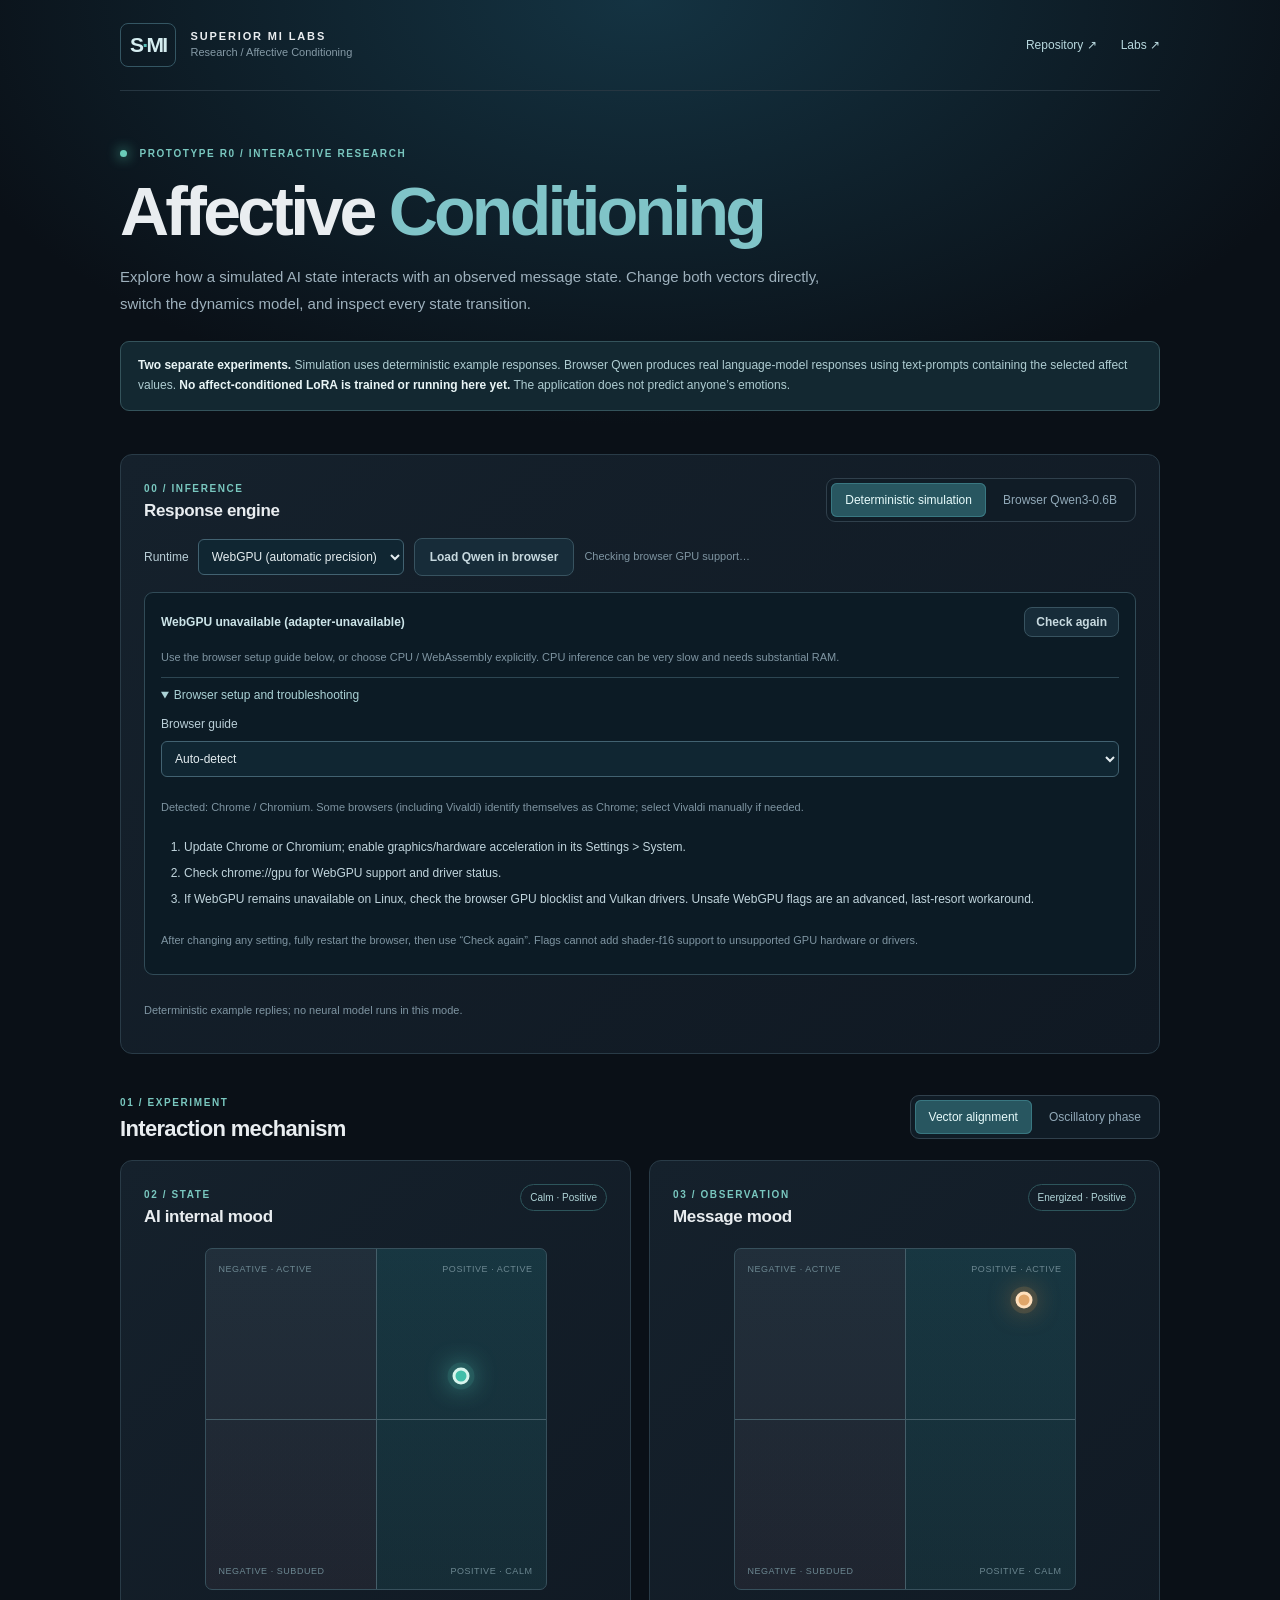
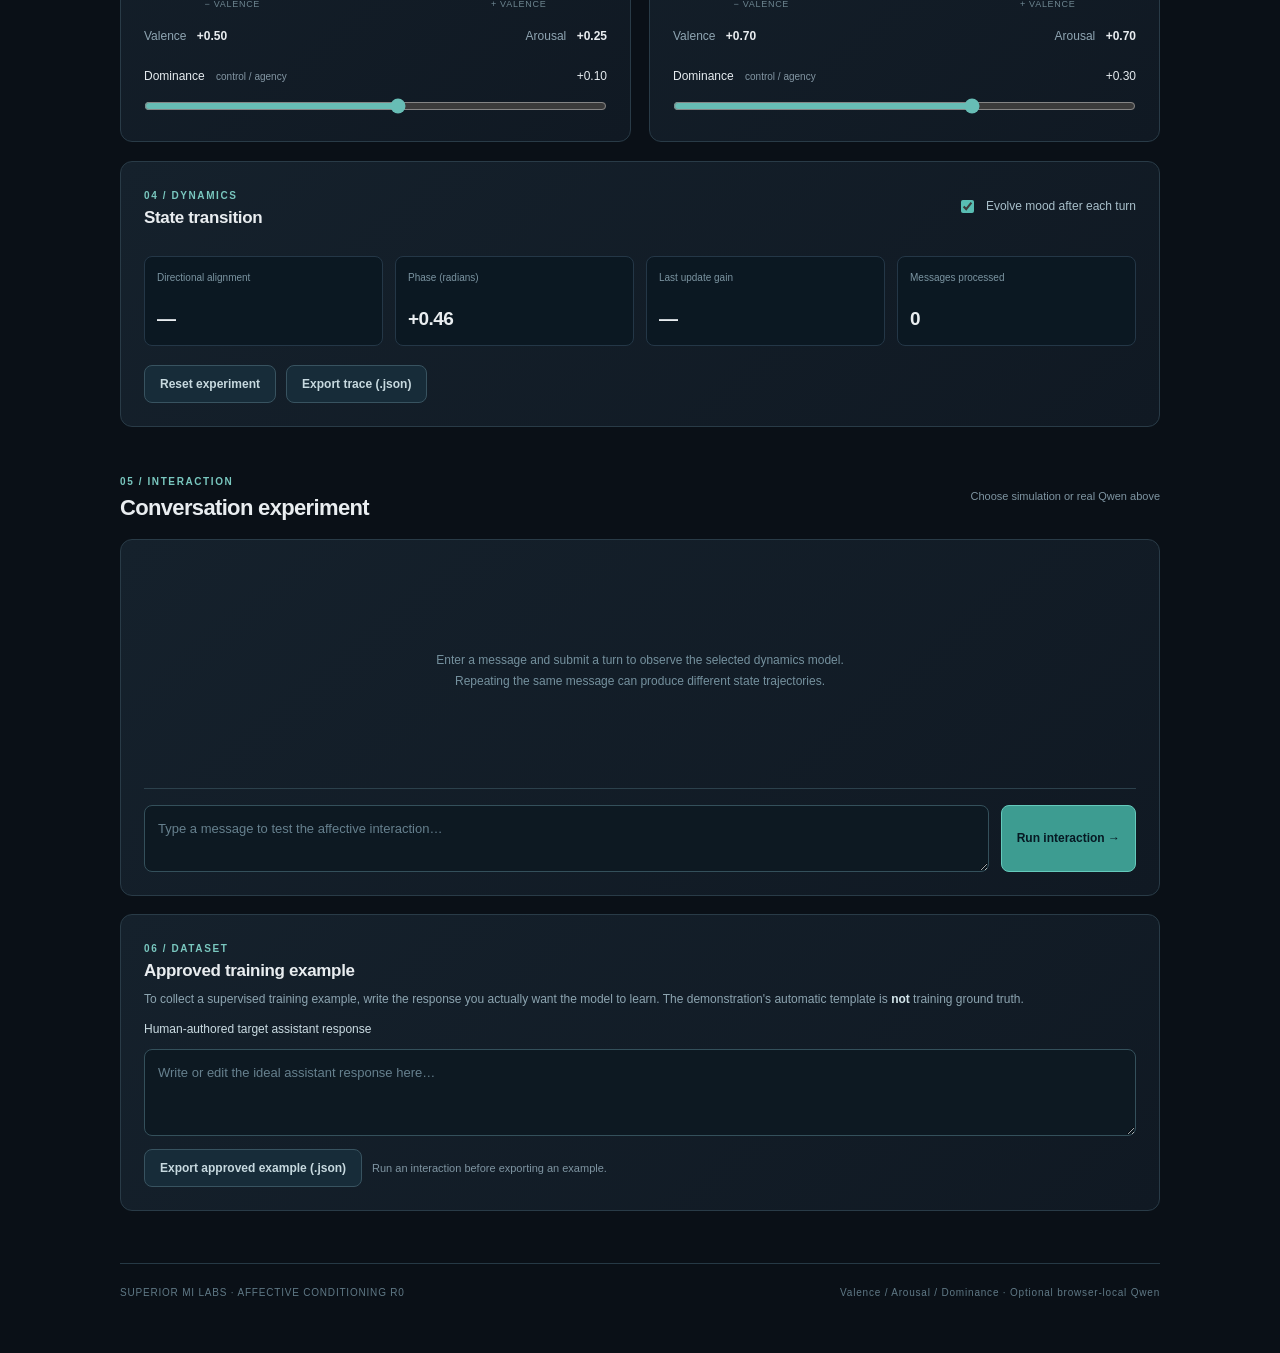
==== web/index.html @ 373e3020 "Detect WebGPU shader-f16 support and guide browser setup" ====
<!doctype html>
<html lang="en">
<head>
  <meta charset="utf-8">
  <meta name="viewport" content="width=device-width, initial-scale=1">
  <meta name="color-scheme" content="dark">
  <meta name="description" content="Superior MI Labs research demonstration of continuous affect-conditioned AI with two experimentally separate interaction modes.">
  <title>Superior MI Affective Conditioning · Research Lab</title>
  <link rel="stylesheet" href="./styles.css">
  <script type="module" src="./app.mjs"></script>
</head>
<body>
  <div class="frame">
    <header class="site-header">
      <div class="identity"><span class="mark">S<span>·</span>MI</span><div><strong>SUPERIOR MI LABS</strong><small>Research / Affective Conditioning</small></div></div>
      <nav><a href="https://github.com/Superior-MI-Labs/Superior-MI-Affective-Conditioning" target="_blank" rel="noopener noreferrer">Repository ↗</a><a href="https://github.com/Superior-MI-Labs" target="_blank" rel="noopener noreferrer">Labs ↗</a></nav>
    </header>

    <main>
      <div class="eyebrow"><span class="live-indicator"></span> PROTOTYPE R0 / INTERACTIVE RESEARCH</div>
      <h1>Affective <em>Conditioning</em></h1>
      <p class="lead">Explore how a simulated AI state interacts with an observed message state. Change both vectors directly, switch the dynamics model, and inspect every state transition.</p>
      <div class="notice"><strong>Two separate experiments.</strong> Simulation uses deterministic example responses. Browser Qwen produces real language-model responses using text-prompts containing the selected affect values. <strong>No affect-conditioned LoRA is trained or running here yet.</strong> The application does not predict anyone’s emotions.</div>

      <section class="panel model-panel" aria-labelledby="model-heading">
        <div><span class="section-number">00 / INFERENCE</span><h3 id="model-heading">Response engine</h3></div>
        <div class="segmented" role="group" aria-label="Response engine">
          <button type="button" id="engine-simulation" class="selected" aria-pressed="true">Deterministic simulation</button>
          <button type="button" id="engine-qwen" aria-pressed="false">Browser Qwen3-0.6B</button>
        </div>
        <div class="actions">
          <label for="model-backend" class="inference-choice">Runtime
            <select id="model-backend" aria-label="Inference backend">
              <option value="webgpu">WebGPU (automatic precision)</option>
              <option value="cpu">CPU / WebAssembly (slow)</option>
            </select>
          </label>
          <button type="button" class="secondary" id="load-qwen">Load Qwen in browser</button>
          <span id="model-status" role="status" aria-live="polite" class="hint">Checking browser GPU support…</span>
        </div>
        <div class="browser-support">
          <div class="browser-support-row"><strong id="gpu-health">Checking WebGPU…</strong><button type="button" id="gpu-check" class="secondary">Check again</button></div>
          <p class="hint" id="gpu-recommendation">The 16-bit shader feature is checked separately from WebGPU availability.</p>
          <details id="browser-help"><summary>Browser setup and troubleshooting</summary>
            <div class="browser-guide">
              <label for="browser-choice">Browser guide</label>
              <select id="browser-choice" aria-label="Browser guidance">
                <option value="auto">Auto-detect</option>
                <option value="vivaldi">Vivaldi</option>
                <option value="chromium">Chrome / Chromium</option>
                <option value="edge">Microsoft Edge</option>
                <option value="firefox">Firefox</option>
                <option value="safari">Safari</option>
                <option value="other">Other</option>
              </select>
              <p id="browser-detected" class="hint"></p>
              <ol id="browser-steps"></ol>
              <p id="browser-warning" class="hint"></p>
            </div>
          </details>
        </div>
        <p class="hint" id="model-hint">Deterministic example replies; no neural model runs in this mode.</p>
      </section>

      <div class="mode-row">
        <div><span class="section-number">01 / EXPERIMENT</span><h2>Interaction mechanism</h2></div>
        <div class="segmented" role="group" aria-label="Interaction mode">
          <button type="button" id="mode-vector" class="selected" aria-pressed="true">Vector alignment</button>
          <button type="button" id="mode-phase" aria-pressed="false">Oscillatory phase</button>
        </div>
      </div>

      <div class="plots">
        <section class="panel" aria-labelledby="ai-heading">
          <div class="panel-header"><div><span class="section-number">02 / STATE</span><h3 id="ai-heading">AI internal mood</h3></div><span class="chip" id="ai-name">—</span></div>
          <div class="plot-wrap"><div id="ai-plot" class="affect-plot" tabindex="0" role="group" aria-label="AI mood valence horizontally and arousal vertically. Click, drag, or use arrow keys."><div class="axis vertical"></div><div class="axis horizontal"></div><div class="quadrant q1">POSITIVE · ACTIVE</div><div class="quadrant q2">NEGATIVE · ACTIVE</div><div class="quadrant q3">NEGATIVE · SUBDUED</div><div class="quadrant q4">POSITIVE · CALM</div><div class="point ai-point" id="ai-point"></div></div><div class="axis-labels"><span>− VALENCE</span><span>+ VALENCE</span></div></div>
          <div class="values"><span>Valence <b id="ai-v">—</b></span><span>Arousal <b id="ai-a">—</b></span></div>
          <label class="range-line" for="ai-d"><span>Dominance <small>control / agency</small></span><output id="ai-d-value">—</output></label><input id="ai-d" type="range" min="-1" max="1" step="0.05" value="0.1">
        </section>

        <section class="panel" aria-labelledby="msg-heading">
          <div class="panel-header"><div><span class="section-number">03 / OBSERVATION</span><h3 id="msg-heading">Message mood</h3></div><span class="chip" id="msg-name">—</span></div>
          <div class="plot-wrap"><div id="msg-plot" class="affect-plot" tabindex="0" role="group" aria-label="Message mood valence horizontally and arousal vertically. Click, drag, or use arrow keys."><div class="axis vertical"></div><div class="axis horizontal"></div><div class="quadrant q1">POSITIVE · ACTIVE</div><div class="quadrant q2">NEGATIVE · ACTIVE</div><div class="quadrant q3">NEGATIVE · SUBDUED</div><div class="quadrant q4">POSITIVE · CALM</div><div class="point msg-point" id="msg-point"></div></div><div class="axis-labels"><span>− VALENCE</span><span>+ VALENCE</span></div></div>
          <div class="values"><span>Valence <b id="msg-v">—</b></span><span>Arousal <b id="msg-a">—</b></span></div>
          <label class="range-line" for="msg-d"><span>Dominance <small>control / agency</small></span><output id="msg-d-value">—</output></label><input id="msg-d" type="range" min="-1" max="1" step="0.05" value="0.3">
        </section>
      </div>

      <section class="control-panel panel">
        <div class="section-row"><div><span class="section-number">04 / DYNAMICS</span><h3>State transition</h3></div><label class="toggle"><input id="evolve" type="checkbox" checked><span>Evolve mood after each turn</span></label></div>
        <div class="metrics"><div><span>Directional alignment</span><strong id="alignment">—</strong></div><div><span>Phase (radians)</span><strong id="phase">—</strong></div><div><span>Last update gain</span><strong id="gain">—</strong></div><div><span>Messages processed</span><strong id="turns">0</strong></div></div>
        <div class="actions"><button id="reset" type="button" class="secondary">Reset experiment</button><button id="export-trace" type="button" class="secondary">Export trace (.json)</button></div>
      </section>

      <div class="section-heading"><div><span class="section-number">05 / INTERACTION</span><h2>Conversation experiment</h2></div><span class="hint">Choose simulation or real Qwen above</span></div>
      <section class="chat-panel panel">
        <div id="conversation" class="conversation" role="log" aria-live="polite"><div class="empty">Enter a message and submit a turn to observe the selected dynamics model. Repeating the same message can produce different state trajectories.</div></div>
        <form id="chat-form"><label for="message" class="sr-only">Message</label><textarea id="message" rows="2" placeholder="Type a message to test the affective interaction…" required maxlength="500"></textarea><button type="submit" id="submit-turn" class="primary">Run interaction <span aria-hidden="true">→</span></button></form>
      </section>

      <section class="panel dataset-panel">
        <div><span class="section-number">06 / DATASET</span><h3>Approved training example</h3><p>To collect a supervised training example, write the response you actually want the model to learn. The demonstration's automatic template is <strong>not</strong> training ground truth.</p></div>
        <label for="target-response">Human-authored target assistant response</label><textarea id="target-response" rows="3" placeholder="Write or edit the ideal assistant response here…" maxlength="1000"></textarea><div class="actions"><button type="button" id="export-example" class="secondary">Export approved example (.json)</button><span class="hint" id="export-hint" role="status">Run an interaction before exporting an example.</span></div>
      </section>
      <footer>SUPERIOR MI LABS · AFFECTIVE CONDITIONING R0 <span>Valence / Arousal / Dominance · Optional browser-local Qwen</span></footer>
    </main>
  </div>
</body>
</html>
---- web/styles.css ----
:root{font-family:Inter,ui-sans-serif,-apple-system,BlinkMacSystemFont,"Segoe UI",sans-serif;color:#e9edf0;background:#0a1017;font-synthesis:none}*{box-sizing:border-box}body{margin:0;background:radial-gradient(ellipse 72% 18% at 50% 0,#143342 0,transparent 80%),#0a1017}a{color:#b8d8de;text-decoration:none}a:hover{text-decoration:underline}button,input,textarea{font:inherit}button{cursor:pointer}button:focus-visible,.affect-plot:focus-visible,textarea:focus-visible,input:focus-visible{outline:2px solid #71d5cb;outline-offset:3px}.frame{max-width:1100px;padding:0 30px;margin:auto}.site-header{display:flex;justify-content:space-between;align-items:center;padding:23px 0;border-bottom:1px solid #263641}.site-header nav{display:flex;gap:24px;font-size:12px;color:#c1d5df}.identity{display:flex;gap:14px;align-items:center}.identity strong{display:block;font-size:11px;letter-spacing:.17em}.identity small{color:#859aa6;font-size:11px}.mark{font-size:21px;letter-spacing:-.08em;font-weight:850;color:#d5edf0;border:1px solid #345663;padding:9px;border-radius:8px}.mark span{color:#55beb7}main{padding:57px 0 20px}.eyebrow,.section-number{font-size:10px;color:#79c7bf;letter-spacing:.16em;font-weight:750}.live-indicator{display:inline-block;width:7px;height:7px;border-radius:50%;background:#6acbb8;margin-right:8px;box-shadow:0 0 13px #5ff0cb}h1{font-size:clamp(38px,6vw,68px);margin:15px 0 10px;letter-spacing:-.055em;line-height:1.09;font-weight:750}h1 em{font-style:normal;color:#80c4c8}h2{font-size:22px;letter-spacing:-.03em;margin:6px 0 0}h3{font-size:17px;letter-spacing:-.02em;margin:5px 0 0}.lead{font-size:15px;max-width:735px;color:#9eb1bd;line-height:1.8;margin-bottom:24px}.notice{border:1px solid #34535b;background:#132831;border-radius:9px;color:#afcdd2;padding:14px 17px;font-size:12px;line-height:1.65;margin-bottom:43px}.notice strong{color:#e9f5f6}.mode-row,.section-heading,.section-row{display:flex;justify-content:space-between;align-items:center;gap:20px;margin-bottom:18px}.segmented{display:flex;gap:3px;border:1px solid #30404c;padding:4px;background:#101c26;border-radius:9px}.segmented button{background:transparent;color:#91a9b8;border:0;padding:10px 14px;border-radius:6px;font-size:12px}.segmented button.selected{background:#285660;color:#e7fbfb;box-shadow:inset 0 0 0 1px #397781}.plots{display:grid;grid-template-columns:repeat(2,minmax(0,1fr));gap:18px}.panel{border:1px solid #293b47;border-radius:12px;background:linear-gradient(140deg,#15212c,#101923);padding:23px}.panel-header{display:flex;justify-content:space-between;align-items:start;gap:10px;margin-bottom:21px}.chip{font-size:10px;white-space:nowrap;color:#b1d5d8;border:1px solid #2d555b;padding:7px 9px;border-radius:99px}.plot-wrap{max-width:342px;margin:0 auto}.affect-plot{width:100%;aspect-ratio:1;position:relative;touch-action:none;cursor:crosshair;background:linear-gradient(90deg,rgba(182,93,91,.075) 0 50%,rgba(46,157,146,.1) 50% 100%),linear-gradient(180deg,#152b38,#13202c);border:1px solid #37505c;border-radius:7px;overflow:hidden}.axis{position:absolute;background:#455e69;pointer-events:none}.axis.vertical{left:50%;width:1px;height:100%}.axis.horizontal{top:50%;height:1px;width:100%}.quadrant{position:absolute;font-size:9px;letter-spacing:.06em;color:#6c8791;pointer-events:none}.q1{right:13px;top:15px}.q2{left:13px;top:15px}.q3{left:13px;bottom:13px}.q4{right:13px;bottom:13px}.point{position:absolute;width:17px;height:17px;border-radius:50%;border:3px solid #d8f5ed;box-shadow:0 0 0 5px #50c1ab22,0 0 26px #5ddcc7;transform:translate(-50%,-50%);pointer-events:none}.ai-point{background:#42bea9}.msg-point{background:#e0a66a;border-color:#ffe0bd;box-shadow:0 0 0 5px #de9a5029,0 0 26px #b87941}.axis-labels{display:flex;justify-content:space-between;padding-top:9px;color:#6d8590;font-size:9px;letter-spacing:.08em}.values{display:flex;justify-content:space-between;color:#8fa5b2;font-size:12px;margin:20px 0 26px}.values b{color:#e9edf0;margin-left:7px;font-variant-numeric:tabular-nums}.range-line{display:flex;justify-content:space-between;font-size:12px;color:#e5ebef}.range-line small{color:#8396a3;margin-left:8px}.range-line output{font-variant-numeric:tabular-nums}input[type=range]{width:100%;accent-color:#67bdb5;margin:15px 0 0}.control-panel{margin-top:19px}.toggle{display:flex;align-items:center;gap:9px;color:#a8bfca;font-size:12px;cursor:pointer}.toggle input{accent-color:#58bdb3}.metrics{display:grid;grid-template-columns:repeat(4,1fr);gap:12px;margin:28px 0 19px}.metrics>div{background:#0b1822;border:1px solid #243747;border-radius:8px;padding:15px 12px}.metrics span{color:#7b94a1;font-size:10px;display:block;min-height:28px}.metrics strong{display:block;font-size:19px;margin-top:8px;letter-spacing:-.03em;font-variant-numeric:tabular-nums}.actions{display:flex;align-items:center;gap:10px;flex-wrap:wrap}.secondary,.primary{border-radius:8px;padding:11px 15px;font-size:12px;font-weight:600}.secondary{color:#c7d9df;border:1px solid #385360;background:#172c39}.secondary:hover{border-color:#5b9ca3}.primary{border:1px solid #65cabc;background:#3d9c91;color:#061923;white-space:nowrap}.primary:hover{background:#6fc9bb}.section-heading{margin:44px 0 18px}.hint{font-size:11px;color:#7f95a2}.conversation{height:225px;overflow:auto;padding:2px 2px 10px;display:flex;flex-direction:column;gap:12px}.empty{padding:34px 22px;text-align:center;color:#75919e;font-size:12px;line-height:1.8;margin:auto;max-width:500px}.bubble{max-width:85%;padding:13px 15px;border-radius:9px;font-size:12px;line-height:1.7;white-space:pre-wrap;overflow-wrap:anywhere}.bubble.user{align-self:flex-end;background:#1b434b;color:#d8eeec}.bubble.sim{align-self:flex-start;background:#1f2d37;color:#c2d5dc}.bubble small{font-size:10px;color:#88b8b9;display:block;margin-bottom:5px}#chat-form{border-top:1px solid #2c414c;padding-top:16px;display:flex;gap:12px;align-items:stretch}textarea{width:100%;background:#0d1922;border:1px solid #34505b;color:#e6eef1;border-radius:8px;resize:vertical;min-height:58px;padding:13px;line-height:1.5;font-size:13px}textarea::placeholder{color:#66808e}.dataset-panel{display:grid;gap:13px;margin-top:18px}.dataset-panel p{color:#8da5b1;line-height:1.7;font-size:12px;margin:8px 0 0}.dataset-panel label{font-size:12px;color:#cbdce3}.dataset-panel strong{color:#d4e6eb}footer{border-top:1px solid #263945;margin-top:52px;padding:23px 0 35px;color:#607986;font-size:10px;letter-spacing:.08em;display:flex;justify-content:space-between;gap:15px}.sr-only{position:absolute;width:1px;height:1px;margin:-1px;overflow:hidden;clip:rect(0,0,0,0);white-space:nowrap;border:0}@media(max-width:760px){.frame{padding:0 17px}.site-header nav{gap:10px}.identity small{display:none}.plots{grid-template-columns:1fr}.mode-row,.section-heading,.section-row{align-items:stretch;flex-direction:column}.segmented button{flex:1}.metrics{grid-template-columns:repeat(2,minmax(0,1fr))}#chat-form{flex-direction:column}.panel{padding:17px}.chip{white-space:normal}footer{flex-direction:column}}@media(prefers-reduced-motion:no-preference){button{transition:background .15s ease,border-color .15s ease}}

.model-panel{display:grid;grid-template-columns:1fr auto;align-items:center;gap:16px;margin:0 0 38px}.model-panel .actions,.model-panel>p{grid-column:1/-1}.model-panel .hint{line-height:1.5}.model-panel button:disabled,.primary:disabled{opacity:.5;cursor:wait}@media(max-width:760px){.model-panel{grid-template-columns:1fr}.model-panel .segmented{flex-wrap:wrap}.model-panel .segmented button{min-width:45%}}

/* Diagnostics stay a projection of the model worker's capability check. */
.browser-support{grid-column:1/-1;border:1px solid #314b57;background:#0c1b25;border-radius:9px;padding:14px 16px}
.browser-support-row{display:flex;justify-content:space-between;align-items:center;gap:14px}
.browser-support-row strong{font-size:12px;font-weight:600;color:#cce4e8}
.browser-support-row button{padding:7px 11px;white-space:nowrap}
.browser-support .hint{line-height:1.65}
.browser-support details{border-top:1px solid #2d4652;padding-top:10px;margin-top:10px}
.browser-support summary{cursor:pointer;color:#abd2d6;font-size:12px}
.browser-guide{padding-top:15px;display:grid;gap:10px}
.browser-guide label,.inference-choice{color:#bacfd8;font-size:12px}
.browser-guide select,.inference-choice select{background:#102632;color:#e4edf0;border:1px solid #426271;border-radius:6px;padding:9px;font-size:12px}
.inference-choice{display:flex;gap:9px;align-items:center}
.browser-guide ol{margin:0;padding-left:23px;font-size:12px;color:#c1d5dd;line-height:1.75}
.browser-guide li+li{margin-top:5px}
@media(max-width:760px){.browser-support-row{align-items:flex-start;flex-direction:column}.inference-choice{flex-wrap:wrap}}
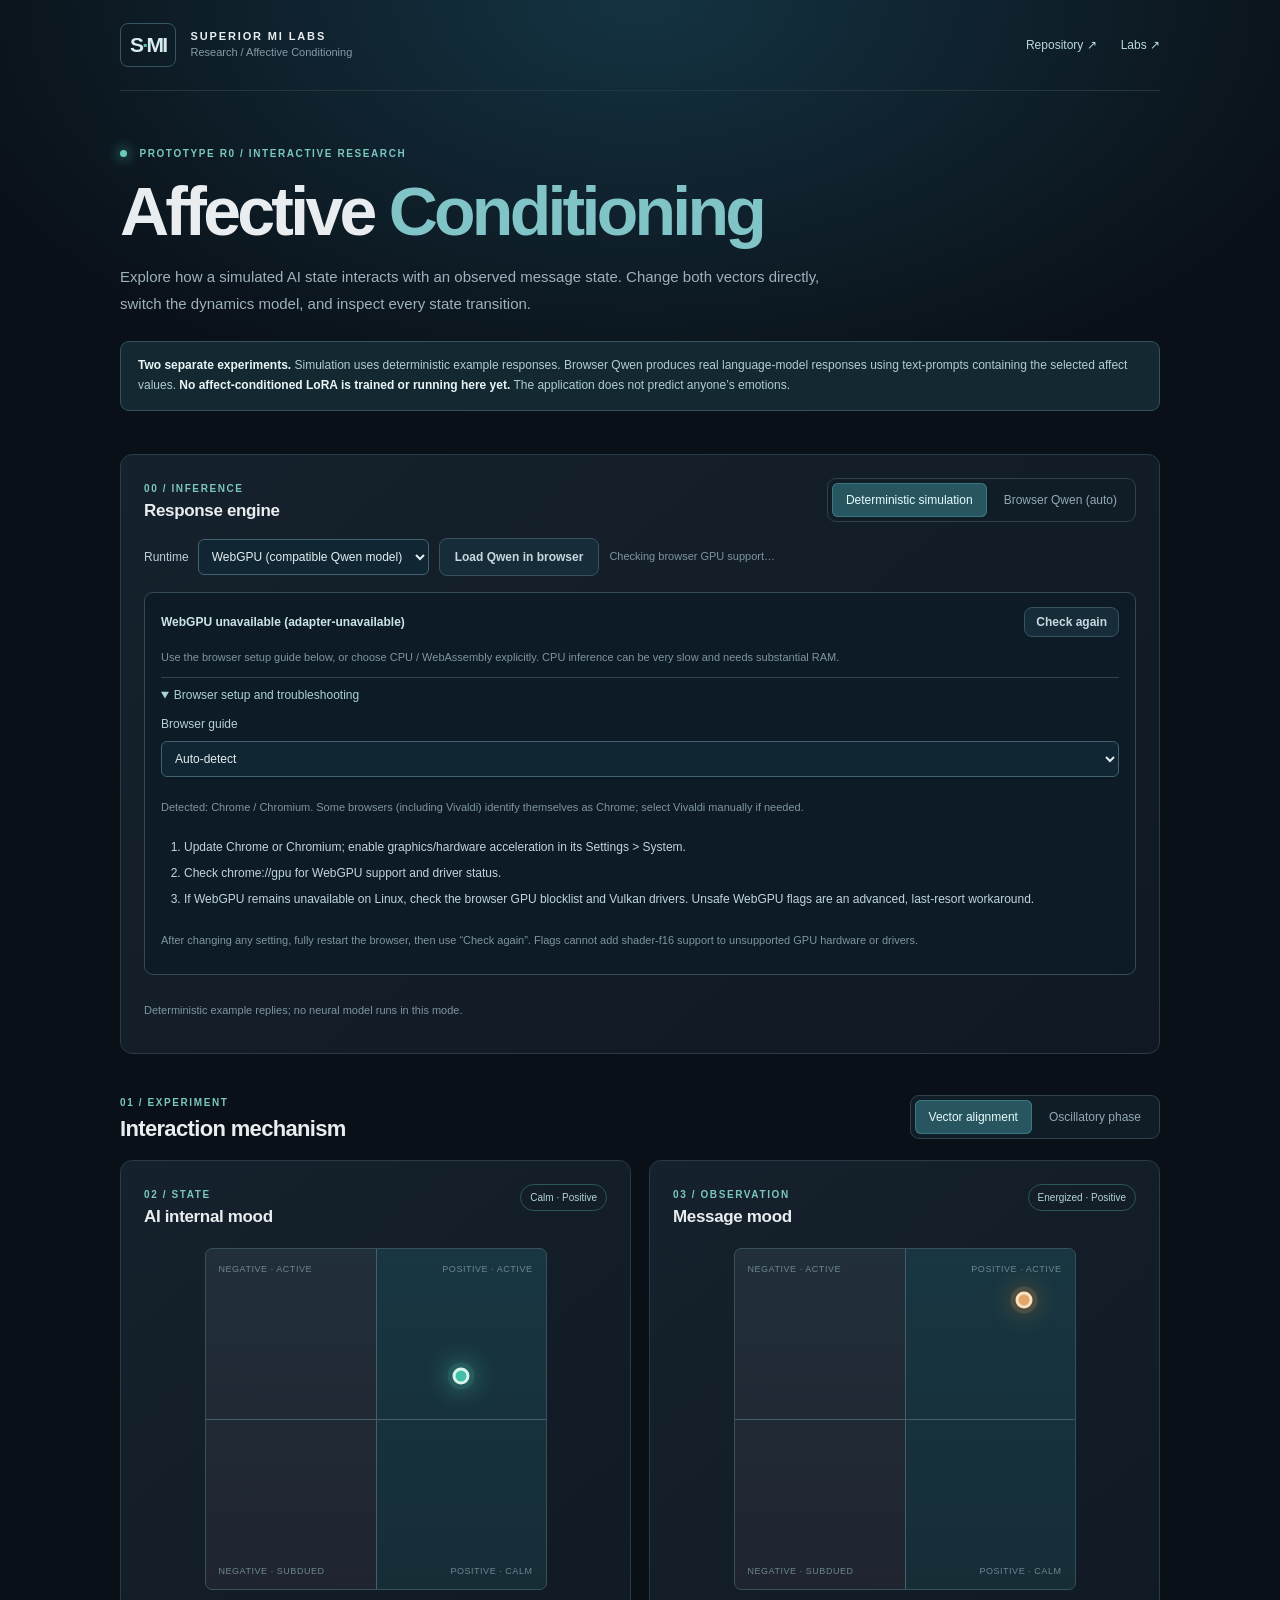
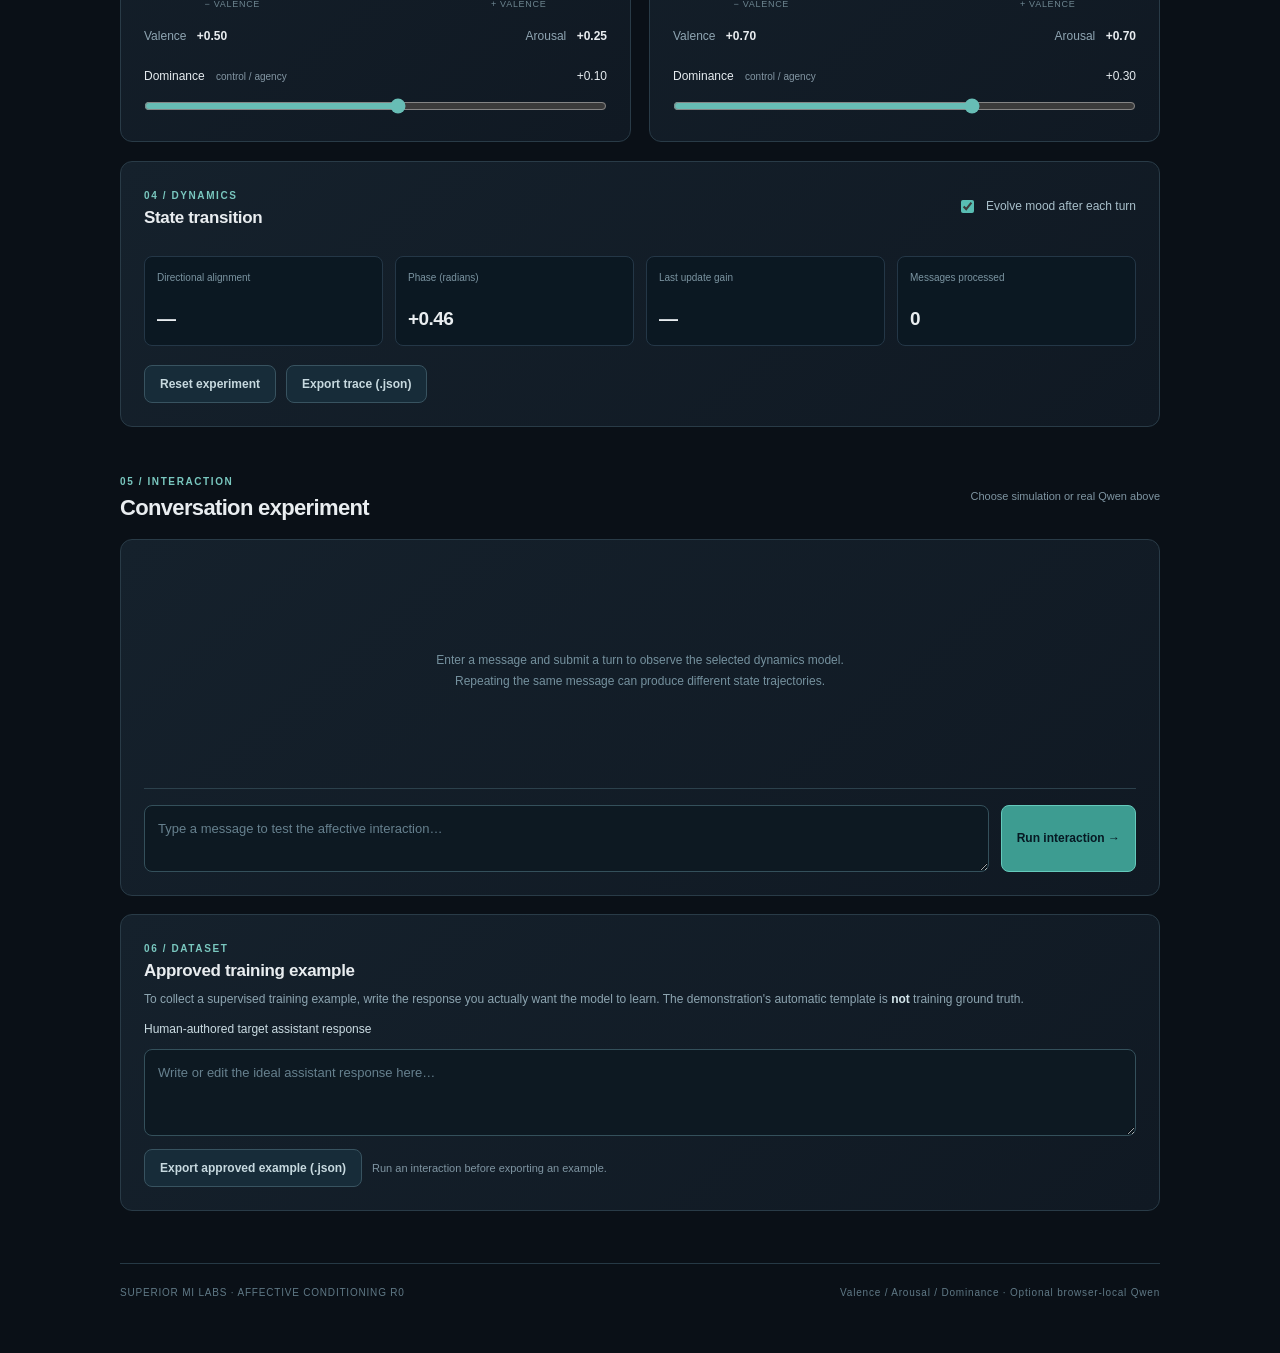
==== commit 7032f620: "Fix WebGPU f16 incompatibility with model selection and execution verification" ====
--- a/web/index.html
+++ b/web/index.html
@@ -26,12 +26,12 @@
         <div><span class="section-number">00 / INFERENCE</span><h3 id="model-heading">Response engine</h3></div>
         <div class="segmented" role="group" aria-label="Response engine">
           <button type="button" id="engine-simulation" class="selected" aria-pressed="true">Deterministic simulation</button>
-          <button type="button" id="engine-qwen" aria-pressed="false">Browser Qwen3-0.6B</button>
+          <button type="button" id="engine-qwen" aria-pressed="false">Browser Qwen (auto)</button>
         </div>
         <div class="actions">
           <label for="model-backend" class="inference-choice">Runtime
             <select id="model-backend" aria-label="Inference backend">
-              <option value="webgpu">WebGPU (automatic precision)</option>
+              <option value="webgpu">WebGPU (compatible Qwen model)</option>
               <option value="cpu">CPU / WebAssembly (slow)</option>
             </select>
           </label>
@@ -40,7 +40,7 @@
         </div>
         <div class="browser-support">
           <div class="browser-support-row"><strong id="gpu-health">Checking WebGPU…</strong><button type="button" id="gpu-check" class="secondary">Check again</button></div>
-          <p class="hint" id="gpu-recommendation">The 16-bit shader feature is checked separately from WebGPU availability.</p>
+          <p class="hint" id="gpu-recommendation">The 16-bit shader feature is checked separately from WebGPU availability. Model readiness requires an actual one-token execution check.</p>
           <details id="browser-help"><summary>Browser setup and troubleshooting</summary>
             <div class="browser-guide">
               <label for="browser-choice">Browser guide</label>
@@ -95,7 +95,7 @@
       <div class="section-heading"><div><span class="section-number">05 / INTERACTION</span><h2>Conversation experiment</h2></div><span class="hint">Choose simulation or real Qwen above</span></div>
       <section class="chat-panel panel">
         <div id="conversation" class="conversation" role="log" aria-live="polite"><div class="empty">Enter a message and submit a turn to observe the selected dynamics model. Repeating the same message can produce different state trajectories.</div></div>
-        <form id="chat-form"><label for="message" class="sr-only">Message</label><textarea id="message" rows="2" placeholder="Type a message to test the affective interaction…" required maxlength="500"></textarea><button type="submit" id="submit-turn" class="primary">Run interaction <span aria-hidden="true">→</span></button></form>
+        <form id="chat-form"><label for="message" class="sr-only">Message</label><textarea id="message" rows="2" placeholder="Type a message to test the affective interaction…" required maxlength="500"></textarea><button type="submit" id="submit-turn" class="primary">Run interaction <span aria-hidden="true">→</span></button><button type="button" id="cancel-qwen" class="secondary" hidden>Stop generation</button></form>
       </section>
 
       <section class="panel dataset-panel">
--- a/web/styles.css
+++ b/web/styles.css
@@ -17,3 +17,7 @@
 .browser-guide ol{margin:0;padding-left:23px;font-size:12px;color:#c1d5dd;line-height:1.75}
 .browser-guide li+li{margin-top:5px}
 @media(max-width:760px){.browser-support-row{align-items:flex-start;flex-direction:column}.inference-choice{flex-wrap:wrap}}
+
+/* Keep native hidden controls hidden even where shared button styles override display. */
+#cancel-qwen[hidden]{display:none}
+.conversation .bubble div{white-space:pre-wrap;overflow-wrap:anywhere}
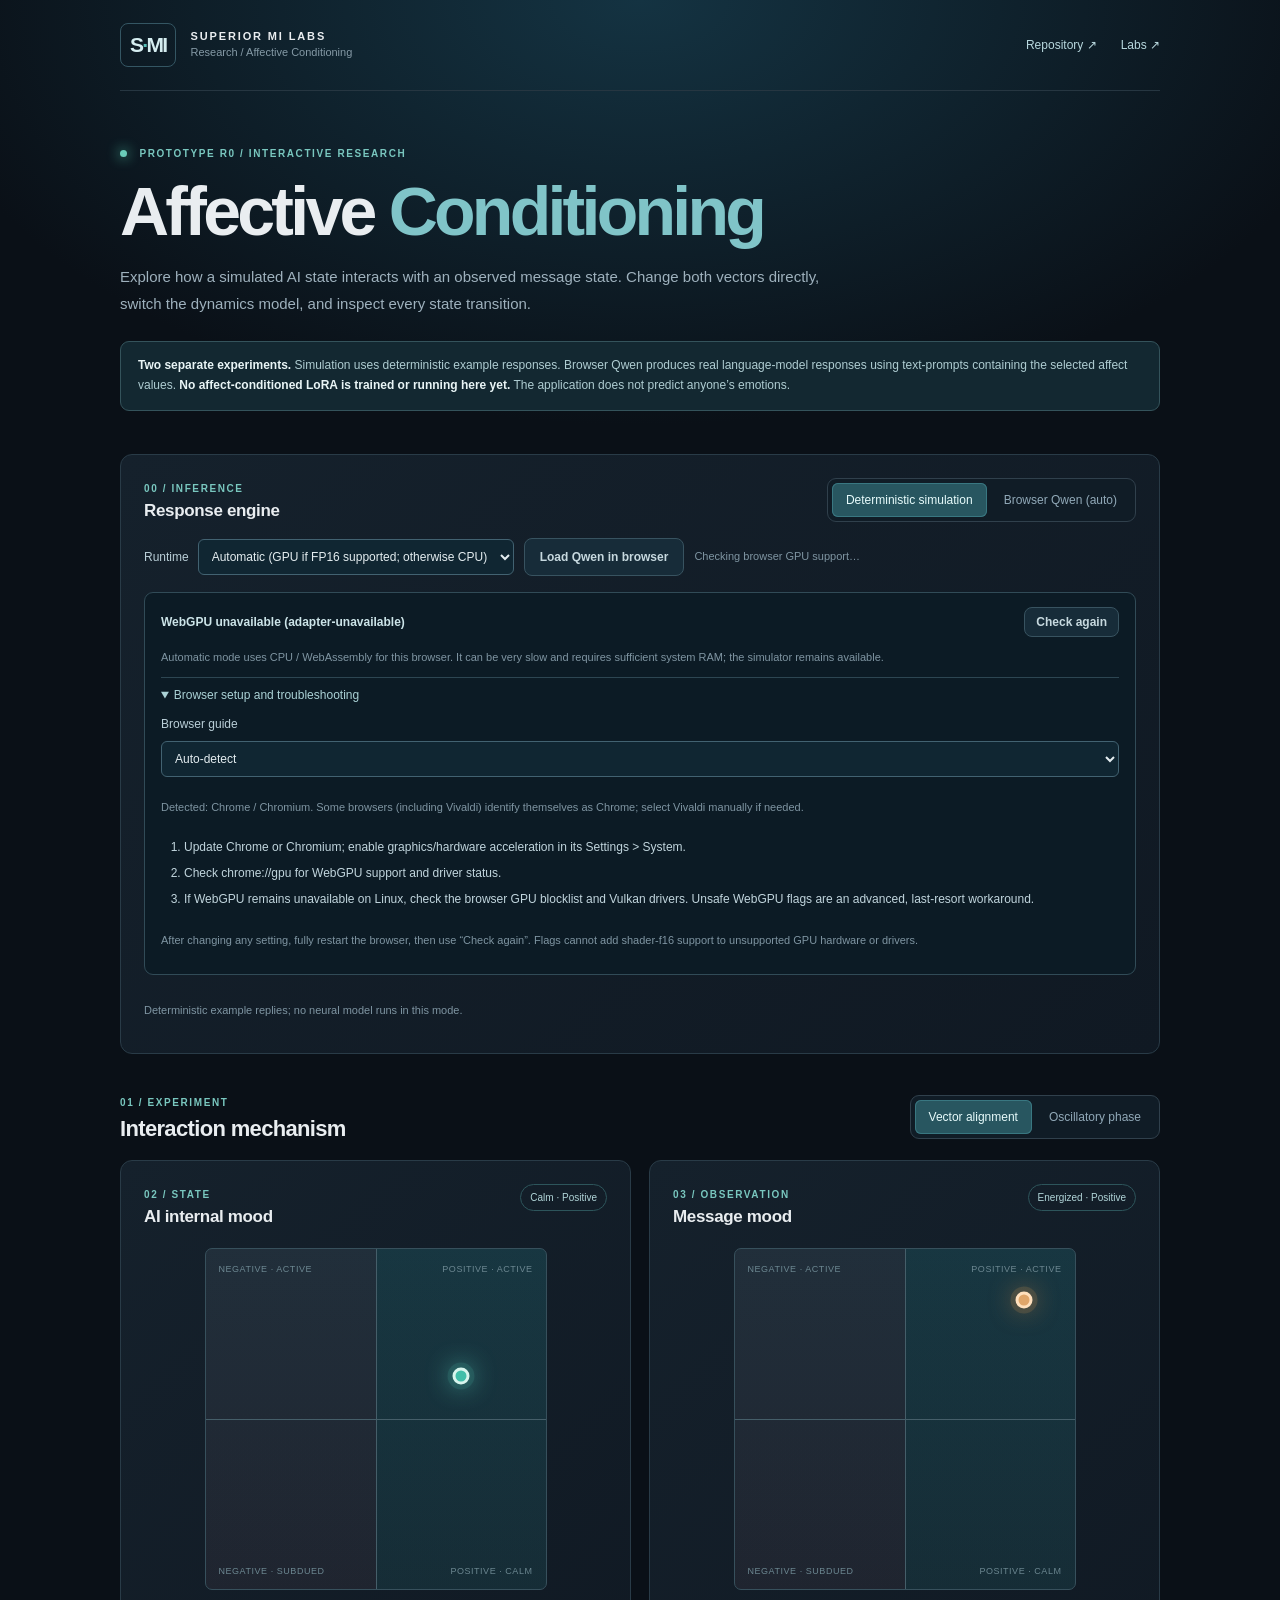
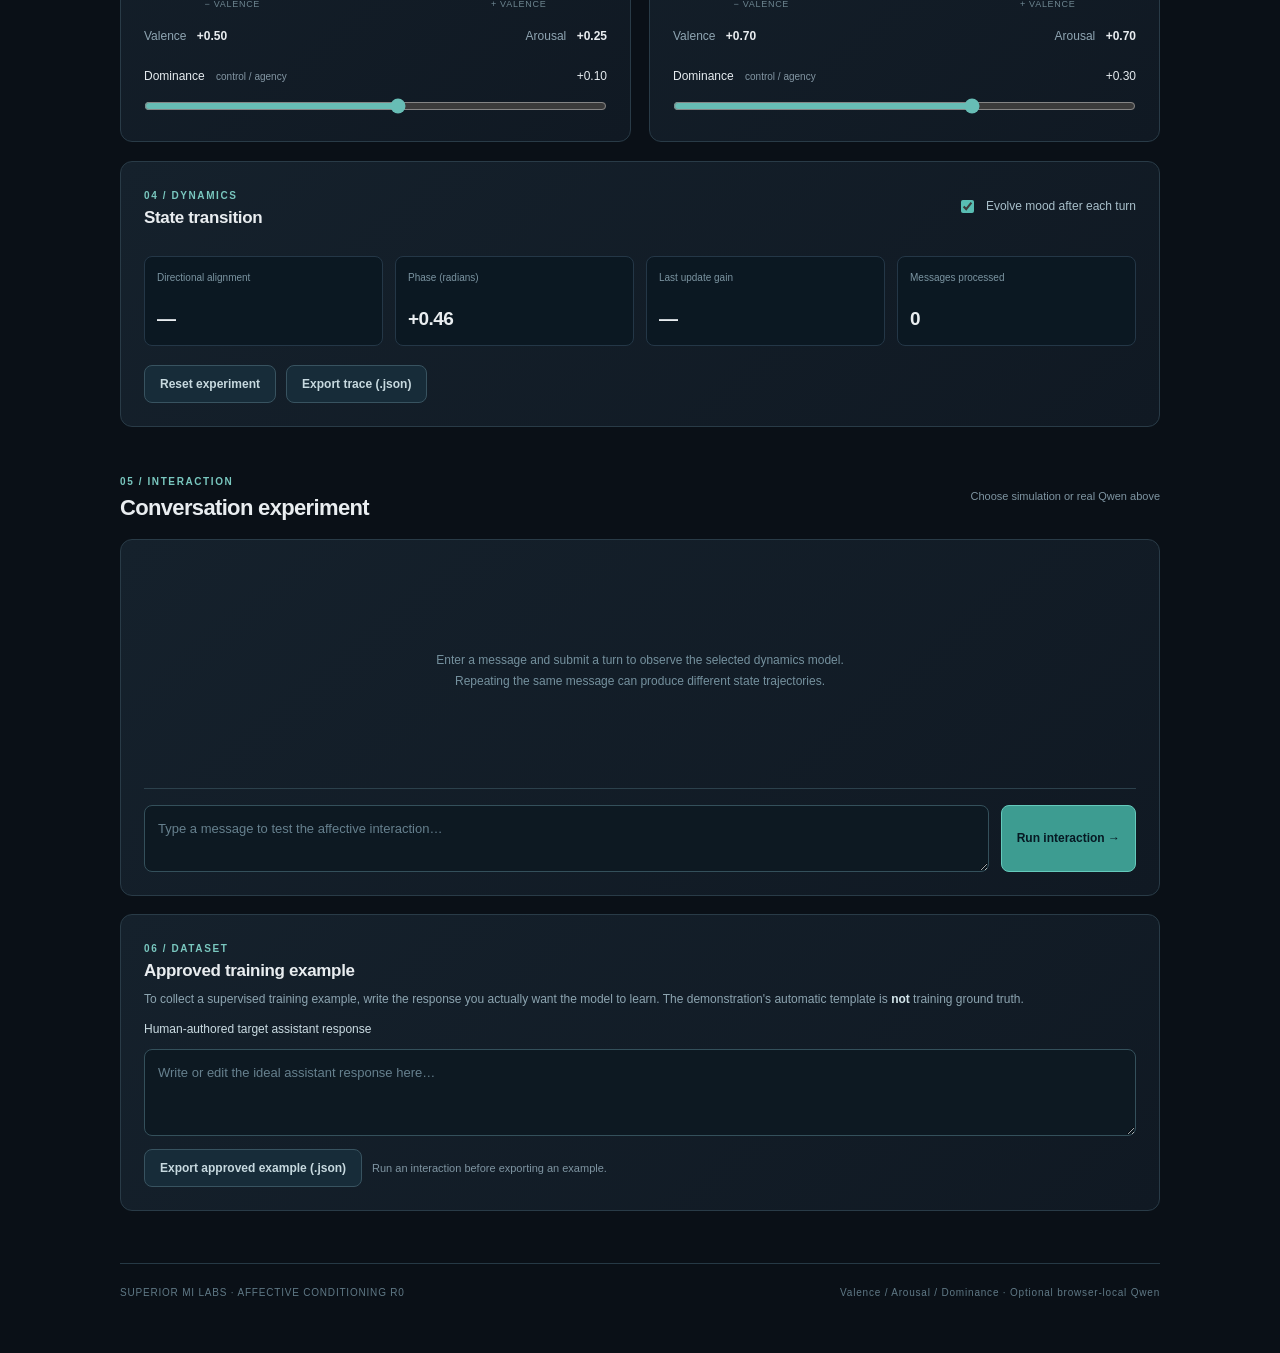
==== commit a1ce0267: "Route no-f16 browser GPUs to WASM and test both prefill and decode" ====
--- a/web/index.html
+++ b/web/index.html
@@ -31,7 +31,7 @@
         <div class="actions">
           <label for="model-backend" class="inference-choice">Runtime
             <select id="model-backend" aria-label="Inference backend">
-              <option value="webgpu">WebGPU (compatible Qwen model)</option>
+              <option value="auto">Automatic (GPU if FP16 supported; otherwise CPU)</option>
               <option value="cpu">CPU / WebAssembly (slow)</option>
             </select>
           </label>
@@ -40,7 +40,7 @@
         </div>
         <div class="browser-support">
           <div class="browser-support-row"><strong id="gpu-health">Checking WebGPU…</strong><button type="button" id="gpu-check" class="secondary">Check again</button></div>
-          <p class="hint" id="gpu-recommendation">The 16-bit shader feature is checked separately from WebGPU availability. Model readiness requires an actual one-token execution check.</p>
+          <p class="hint" id="gpu-recommendation">GPU execution requires shader-f16 for the supported Qwen graph. Automatic mode uses CPU / WebAssembly on adapters without it. A three-token execution check tests both prompt processing and decoding.</p>
           <details id="browser-help"><summary>Browser setup and troubleshooting</summary>
             <div class="browser-guide">
               <label for="browser-choice">Browser guide</label>
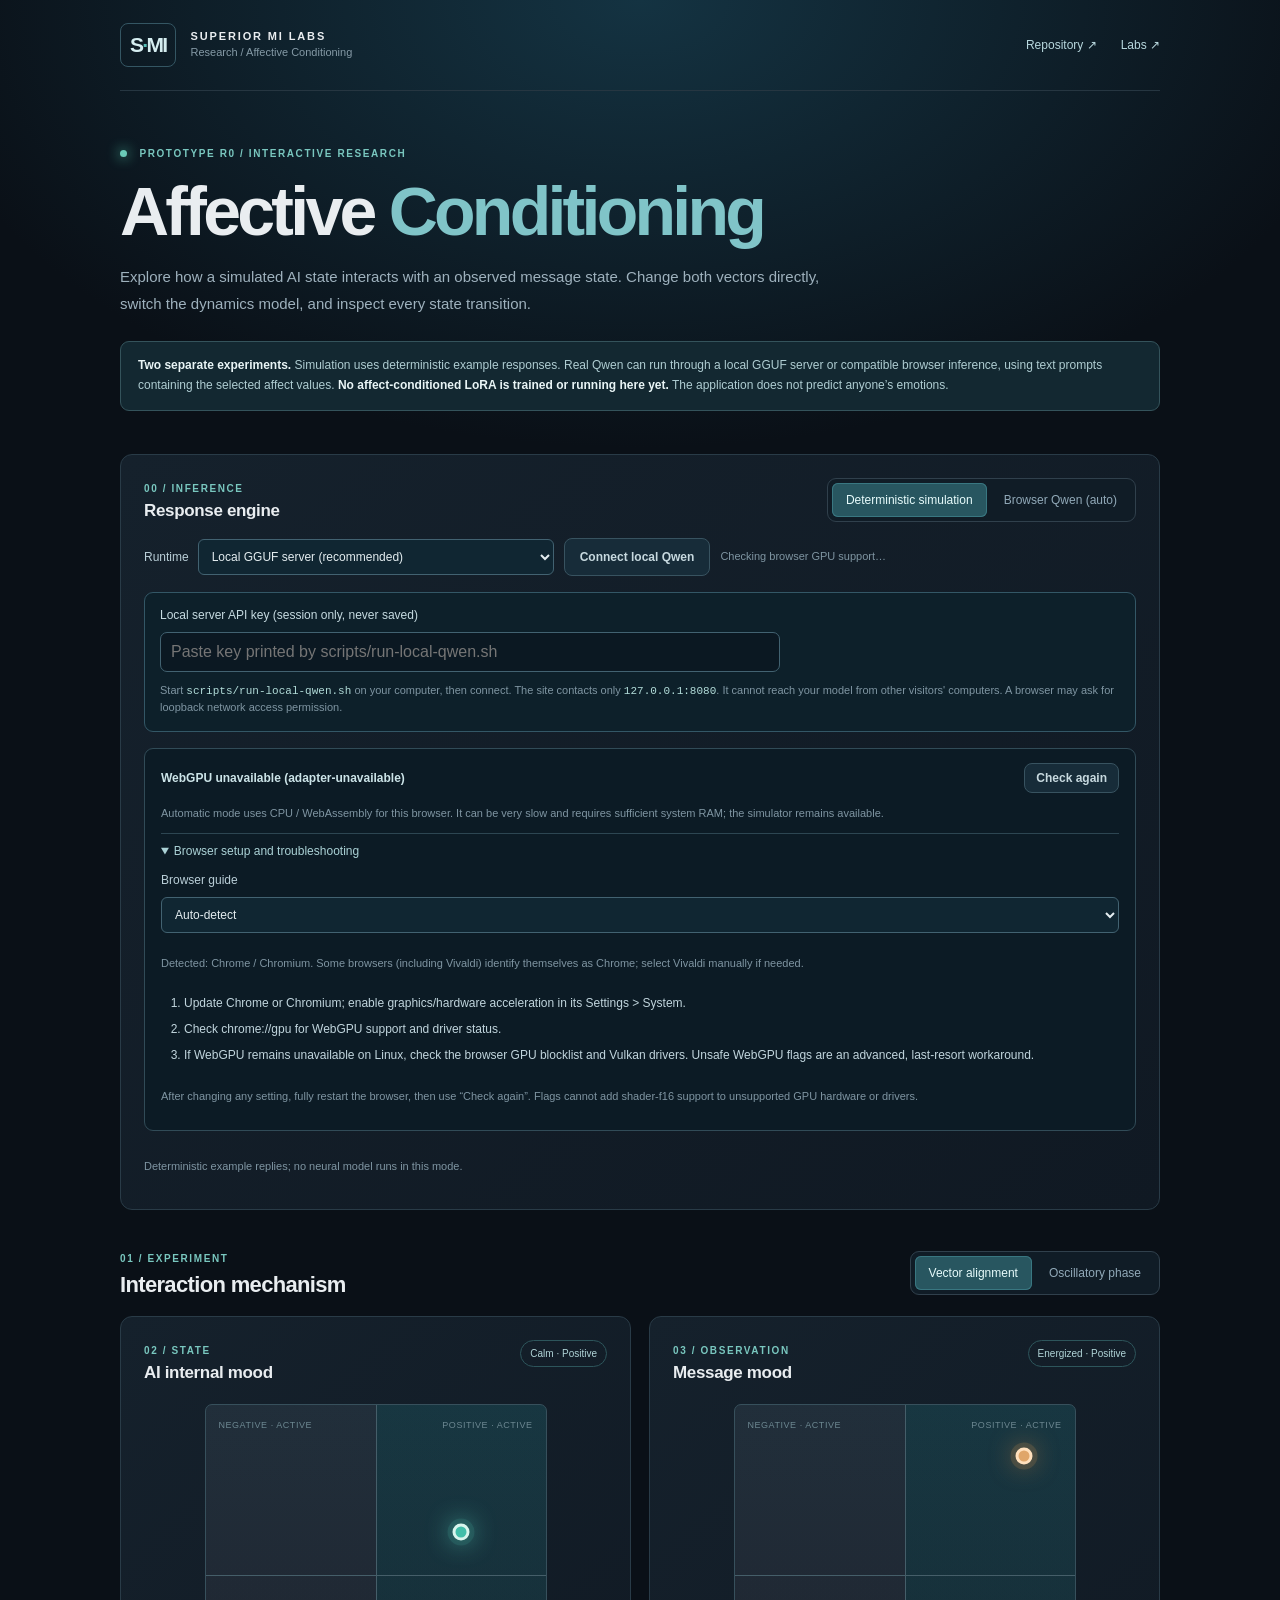
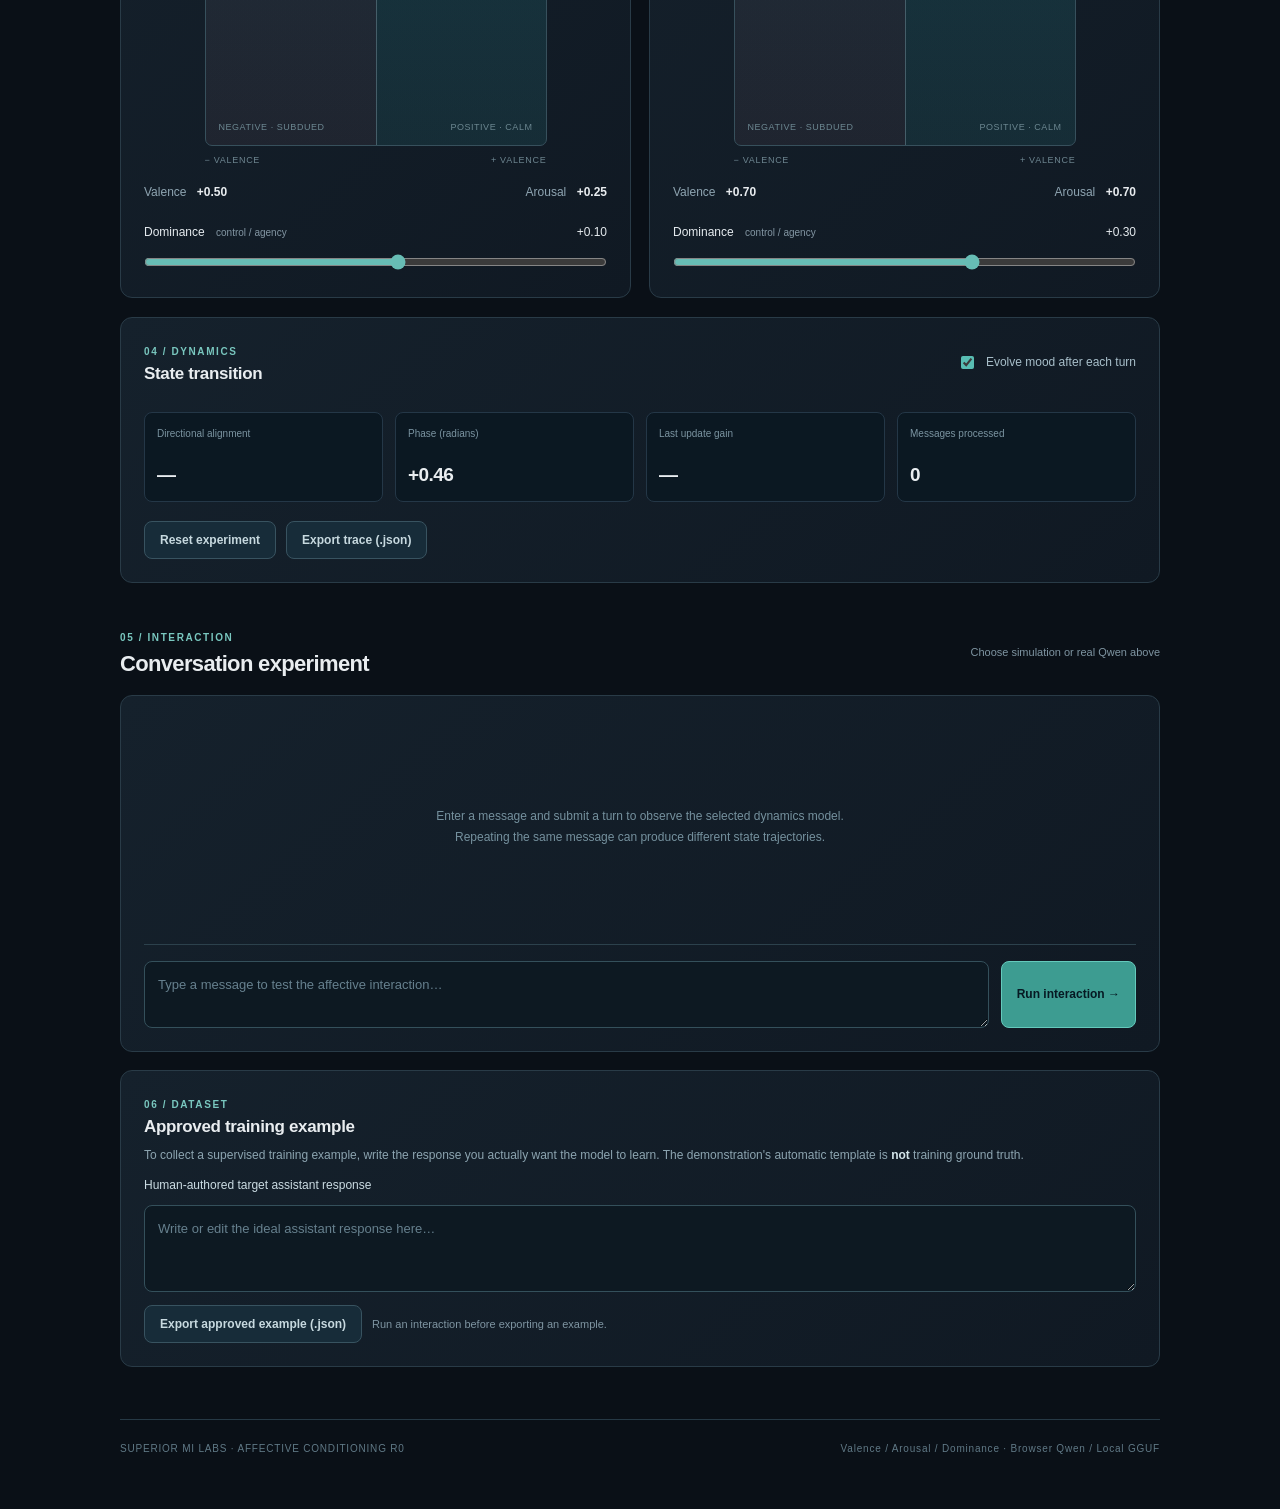
==== commit f1f1f1e8: "Use authenticated local GGUF inference when browser ONNX is unsupported" ====
--- a/web/index.html
+++ b/web/index.html
@@ -20,7 +20,7 @@
       <div class="eyebrow"><span class="live-indicator"></span> PROTOTYPE R0 / INTERACTIVE RESEARCH</div>
       <h1>Affective <em>Conditioning</em></h1>
       <p class="lead">Explore how a simulated AI state interacts with an observed message state. Change both vectors directly, switch the dynamics model, and inspect every state transition.</p>
-      <div class="notice"><strong>Two separate experiments.</strong> Simulation uses deterministic example responses. Browser Qwen produces real language-model responses using text-prompts containing the selected affect values. <strong>No affect-conditioned LoRA is trained or running here yet.</strong> The application does not predict anyone’s emotions.</div>
+      <div class="notice"><strong>Two separate experiments.</strong> Simulation uses deterministic example responses. Real Qwen can run through a local GGUF server or compatible browser inference, using text prompts containing the selected affect values. <strong>No affect-conditioned LoRA is trained or running here yet.</strong> The application does not predict anyone’s emotions.</div>
 
       <section class="panel model-panel" aria-labelledby="model-heading">
         <div><span class="section-number">00 / INFERENCE</span><h3 id="model-heading">Response engine</h3></div>
@@ -31,16 +31,22 @@
         <div class="actions">
           <label for="model-backend" class="inference-choice">Runtime
             <select id="model-backend" aria-label="Inference backend">
-              <option value="auto">Automatic (GPU if FP16 supported; otherwise CPU)</option>
-              <option value="cpu">CPU / WebAssembly (slow)</option>
+              <option value="local">Local GGUF server (recommended)</option>
+              <option value="auto">Browser WebGPU (requires shader-f16)</option>
+              <option value="cpu">Browser CPU / WebAssembly (experimental; high memory)</option>
             </select>
           </label>
-          <button type="button" class="secondary" id="load-qwen">Load Qwen in browser</button>
+          <button type="button" class="secondary" id="load-qwen">Connect local Qwen</button>
           <span id="model-status" role="status" aria-live="polite" class="hint">Checking browser GPU support…</span>
+        </div>
+        <div id="local-server-setup" class="local-server-setup">
+          <label for="local-api-key">Local server API key (session only, never saved)</label>
+          <input id="local-api-key" type="password" autocomplete="off" spellcheck="false" placeholder="Paste key printed by scripts/run-local-qwen.sh">
+          <p class="hint">Start <code>scripts/run-local-qwen.sh</code> on your computer, then connect. The site contacts only <code>127.0.0.1:8080</code>. It cannot reach your model from other visitors' computers. A browser may ask for loopback network access permission.</p>
         </div>
         <div class="browser-support">
           <div class="browser-support-row"><strong id="gpu-health">Checking WebGPU…</strong><button type="button" id="gpu-check" class="secondary">Check again</button></div>
-          <p class="hint" id="gpu-recommendation">GPU execution requires shader-f16 for the supported Qwen graph. Automatic mode uses CPU / WebAssembly on adapters without it. A three-token execution check tests both prompt processing and decoding.</p>
+          <p class="hint" id="gpu-recommendation">Browser WebGPU requires shader-f16. CPU/WebAssembly can run out of memory. Local GGUF is recommended for incompatible browsers.</p>
           <details id="browser-help"><summary>Browser setup and troubleshooting</summary>
             <div class="browser-guide">
               <label for="browser-choice">Browser guide</label>
@@ -102,7 +108,7 @@
         <div><span class="section-number">06 / DATASET</span><h3>Approved training example</h3><p>To collect a supervised training example, write the response you actually want the model to learn. The demonstration's automatic template is <strong>not</strong> training ground truth.</p></div>
         <label for="target-response">Human-authored target assistant response</label><textarea id="target-response" rows="3" placeholder="Write or edit the ideal assistant response here…" maxlength="1000"></textarea><div class="actions"><button type="button" id="export-example" class="secondary">Export approved example (.json)</button><span class="hint" id="export-hint" role="status">Run an interaction before exporting an example.</span></div>
       </section>
-      <footer>SUPERIOR MI LABS · AFFECTIVE CONDITIONING R0 <span>Valence / Arousal / Dominance · Optional browser-local Qwen</span></footer>
+      <footer>SUPERIOR MI LABS · AFFECTIVE CONDITIONING R0 <span>Valence / Arousal / Dominance · Browser Qwen / Local GGUF</span></footer>
     </main>
   </div>
 </body>
--- a/web/styles.css
+++ b/web/styles.css
@@ -21,3 +21,11 @@
 /* Keep native hidden controls hidden even where shared button styles override display. */
 #cancel-qwen[hidden]{display:none}
 .conversation .bubble div{white-space:pre-wrap;overflow-wrap:anywhere}
+
+/* Local execution is opt-in, with an ephemeral key and no persistent storage. */
+.local-server-setup{grid-column:1/-1;display:grid;gap:10px;border:1px solid #335766;background:#0d202a;border-radius:9px;padding:15px}
+.local-server-setup[hidden]{display:none}
+.local-server-setup label{font-size:12px;color:#c6dbe1}
+.local-server-setup input{width:100%;max-width:620px;background:#0b1822;color:#eff7f8;border:1px solid #426271;border-radius:7px;padding:10px}
+.local-server-setup p{margin:0;line-height:1.65}
+.local-server-setup code{color:#b2dcd9}
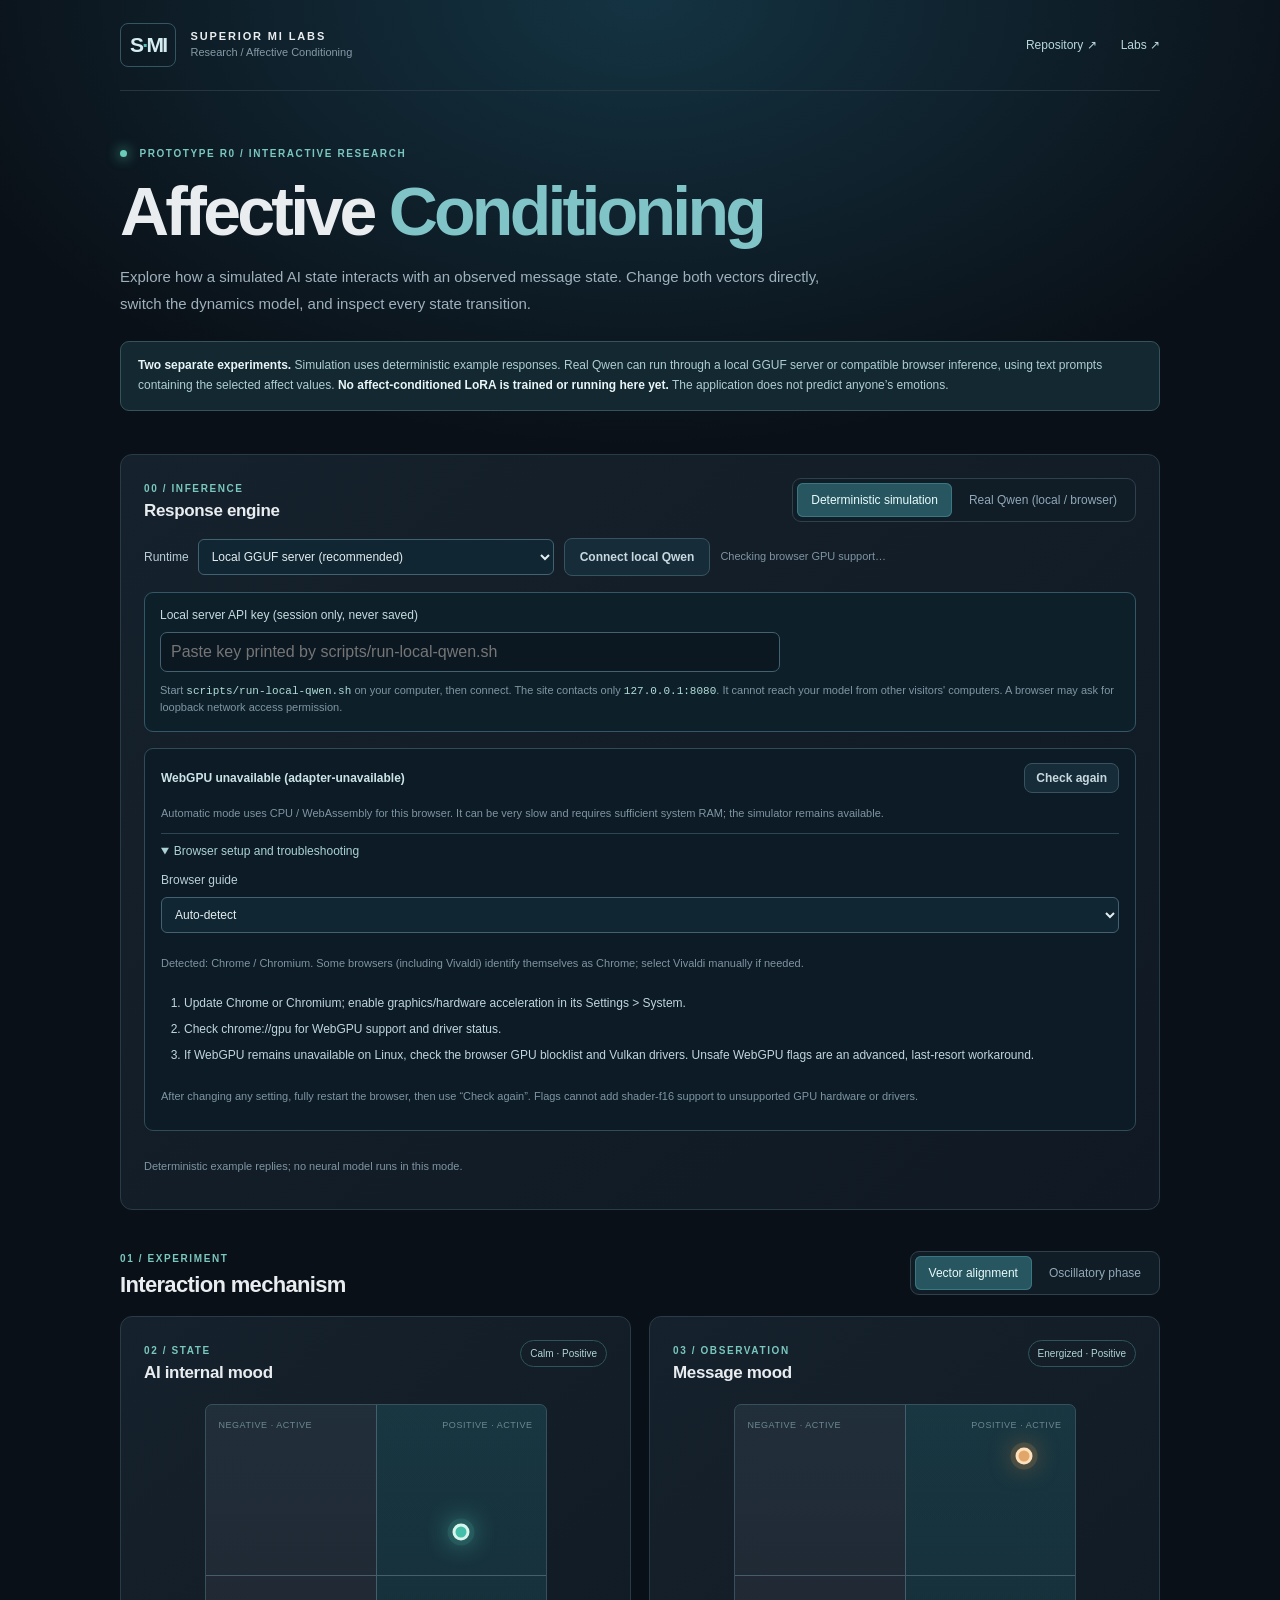
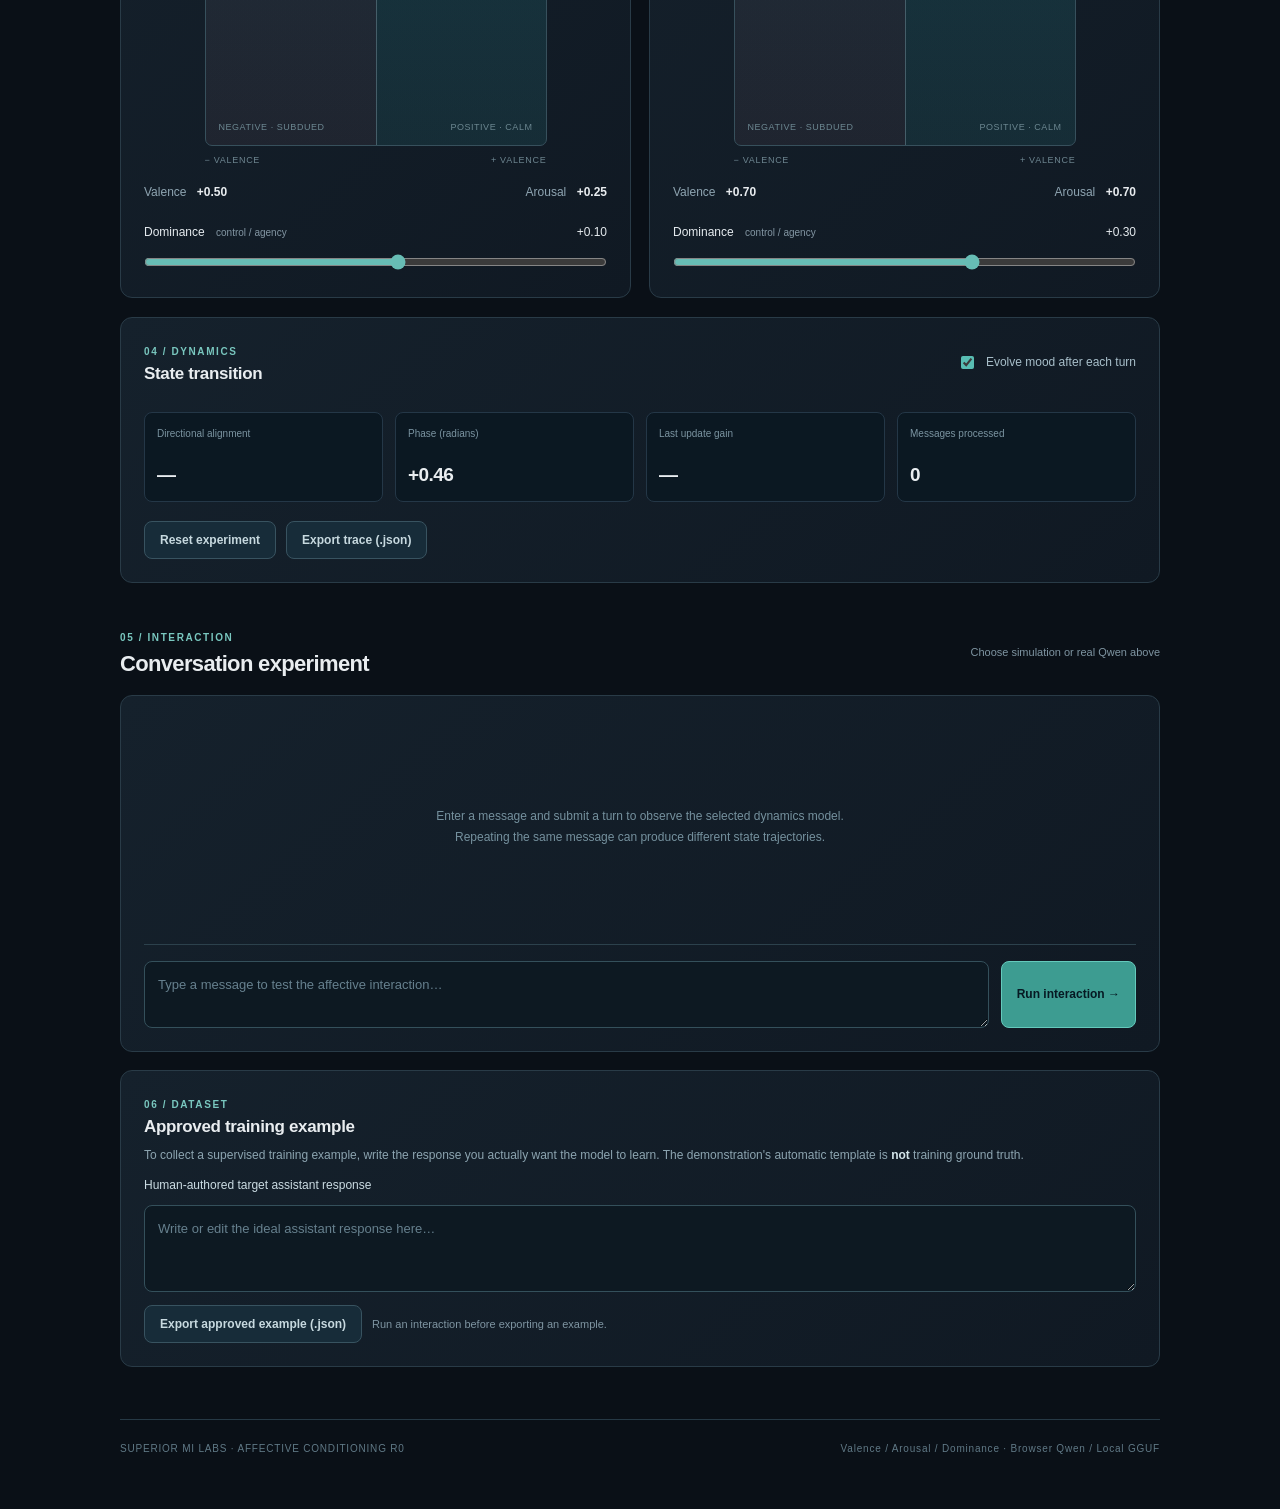
==== commit 139918bf: "Separate Pages artifact build from deployment to avoid duplicate-artifact retries" ====
--- a/web/index.html
+++ b/web/index.html
@@ -26,7 +26,7 @@
         <div><span class="section-number">00 / INFERENCE</span><h3 id="model-heading">Response engine</h3></div>
         <div class="segmented" role="group" aria-label="Response engine">
           <button type="button" id="engine-simulation" class="selected" aria-pressed="true">Deterministic simulation</button>
-          <button type="button" id="engine-qwen" aria-pressed="false">Browser Qwen (auto)</button>
+          <button type="button" id="engine-qwen" aria-pressed="false">Real Qwen (local / browser)</button>
         </div>
         <div class="actions">
           <label for="model-backend" class="inference-choice">Runtime
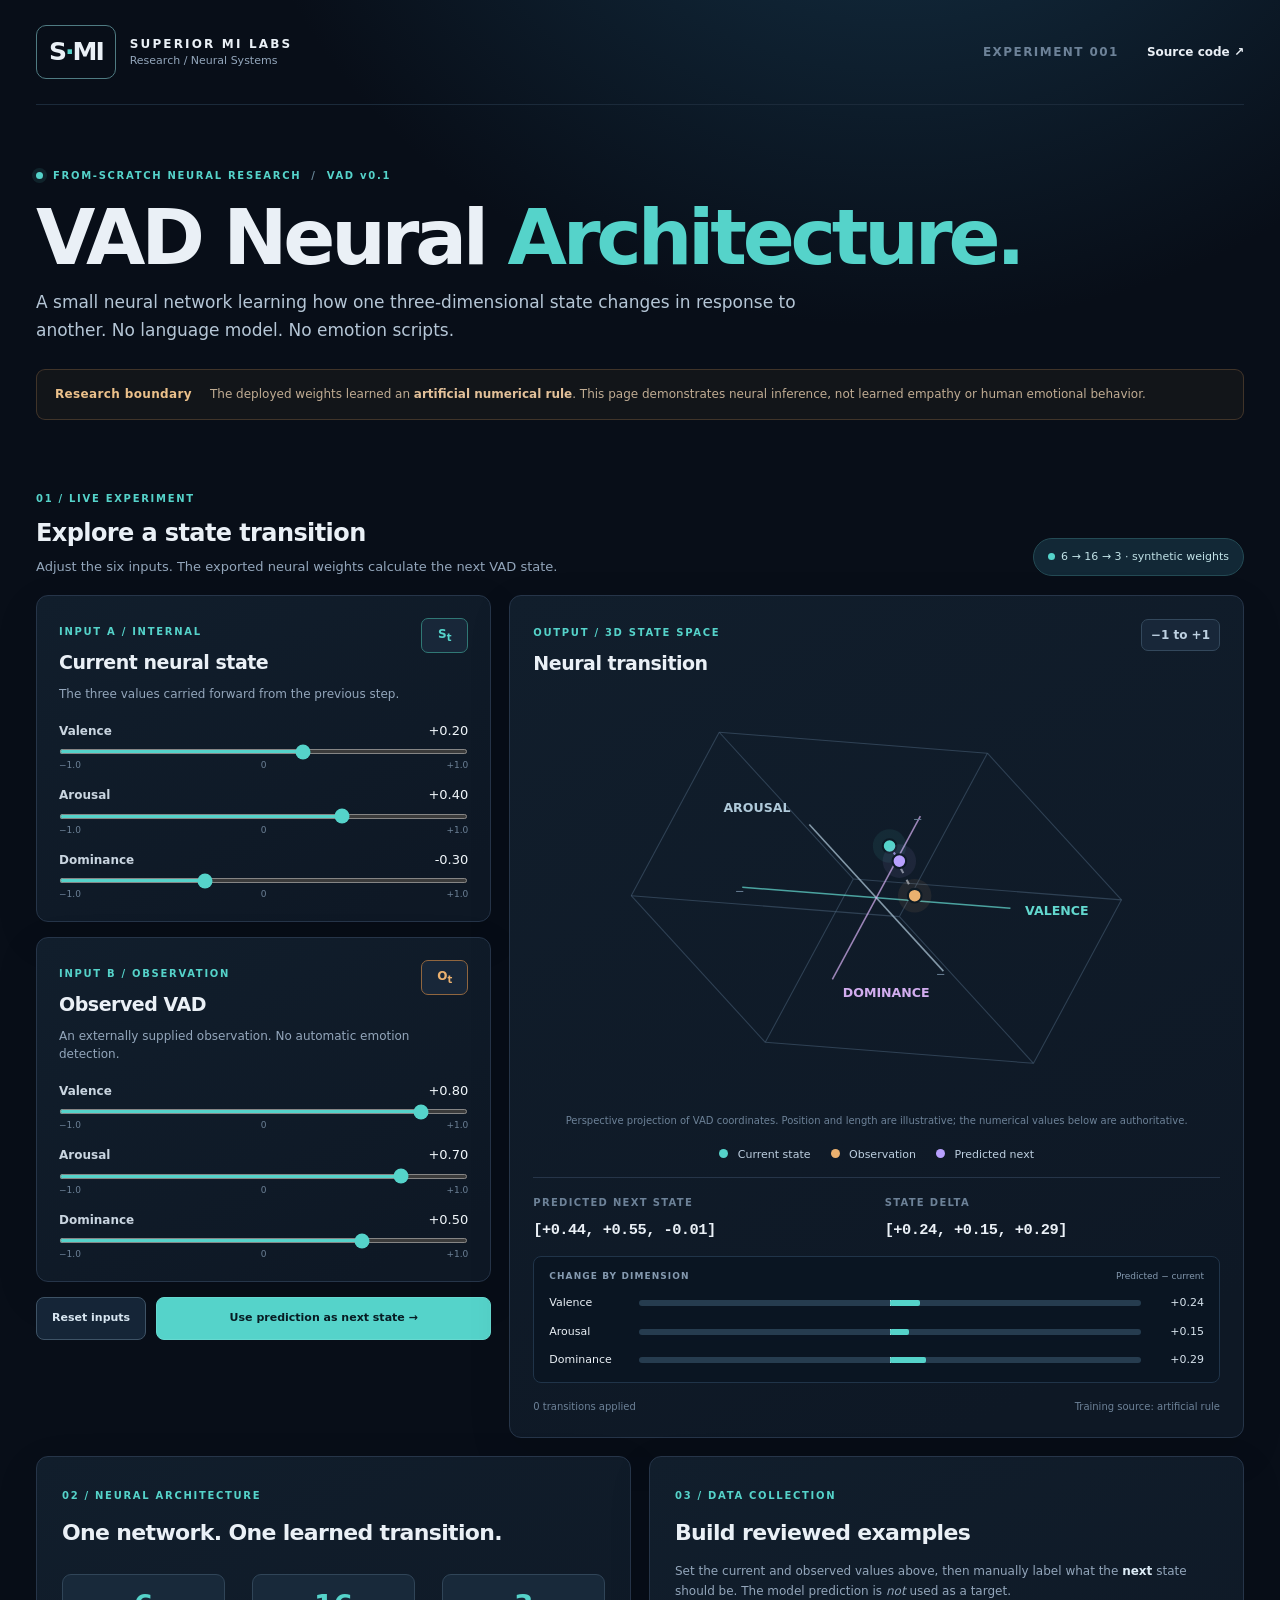
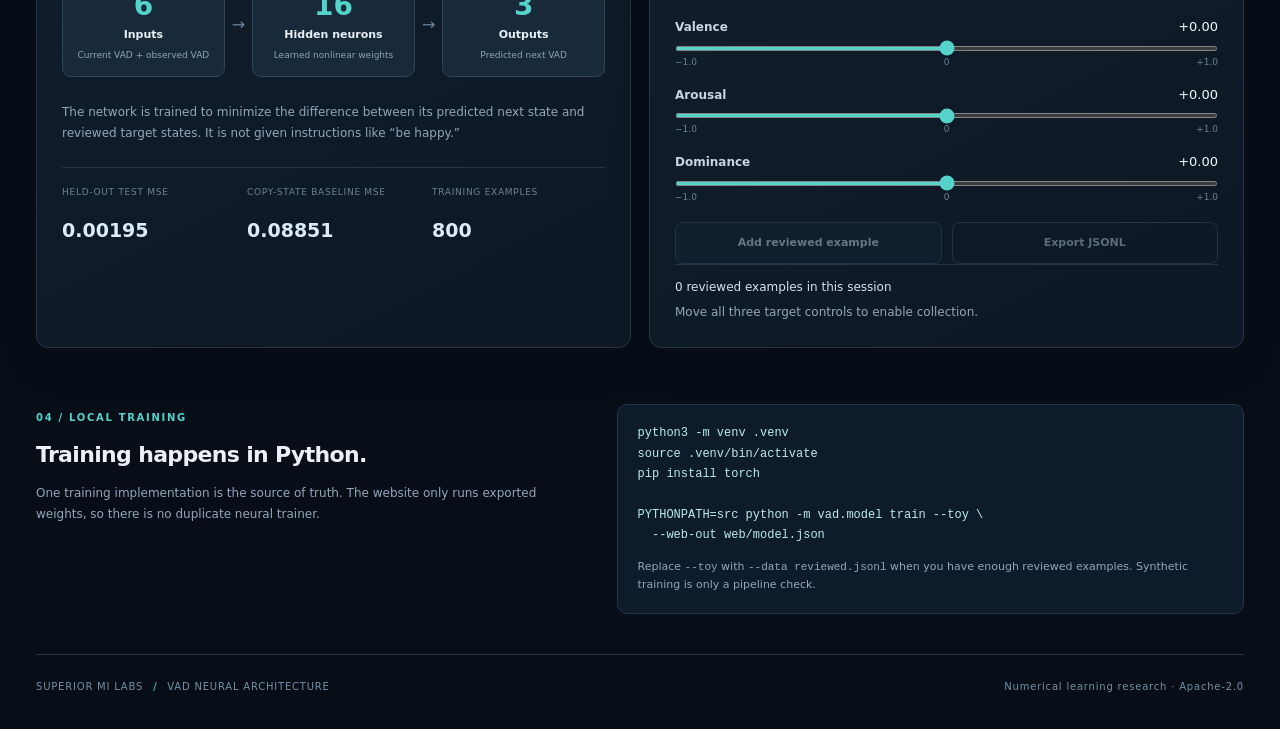
==== commit 27bee6d9: "Rebuild repository as scratch-trained 3D VAD neural architecture" ====
--- a/web/index.html
+++ b/web/index.html
@@ -2,114 +2,120 @@
 <html lang="en">
 <head>
   <meta charset="utf-8">
-  <meta name="viewport" content="width=device-width, initial-scale=1">
+  <meta name="viewport" content="width=device-width,initial-scale=1">
   <meta name="color-scheme" content="dark">
-  <meta name="description" content="Superior MI Labs research demonstration of continuous affect-conditioned AI with two experimentally separate interaction modes.">
-  <title>Superior MI Affective Conditioning · Research Lab</title>
+  <meta name="description" content="Superior MI VAD Neural Architecture: a small, scratch-trained numerical neural experiment you can inspect.">
+  <title>VAD Neural Architecture | Superior MI Labs</title>
   <link rel="stylesheet" href="./styles.css">
   <script type="module" src="./app.mjs"></script>
 </head>
 <body>
-  <div class="frame">
-    <header class="site-header">
-      <div class="identity"><span class="mark">S<span>·</span>MI</span><div><strong>SUPERIOR MI LABS</strong><small>Research / Affective Conditioning</small></div></div>
-      <nav><a href="https://github.com/Superior-MI-Labs/Superior-MI-Affective-Conditioning" target="_blank" rel="noopener noreferrer">Repository ↗</a><a href="https://github.com/Superior-MI-Labs" target="_blank" rel="noopener noreferrer">Labs ↗</a></nav>
-    </header>
+<div class="site">
+  <header class="topbar">
+    <a class="brand" href="https://github.com/Superior-MI-Labs" target="_blank" rel="noopener noreferrer">
+      <span class="brand-mark">S<span>·</span>MI</span>
+      <span class="brand-copy"><strong>SUPERIOR MI LABS</strong><small>Research / Neural Systems</small></span>
+    </a>
+    <nav aria-label="Site navigation">
+      <span class="nav-label">EXPERIMENT 001</span>
+      <a href="https://github.com/Superior-MI-Labs/Superior-MI-Affective-Conditioning" target="_blank" rel="noopener noreferrer">Source code <span aria-hidden="true">↗</span></a>
+    </nav>
+  </header>
 
-    <main>
-      <div class="eyebrow"><span class="live-indicator"></span> PROTOTYPE R0 / INTERACTIVE RESEARCH</div>
-      <h1>Affective <em>Conditioning</em></h1>
-      <p class="lead">Explore how a simulated AI state interacts with an observed message state. Change both vectors directly, switch the dynamics model, and inspect every state transition.</p>
-      <div class="notice"><strong>Two separate experiments.</strong> Simulation uses deterministic example responses. Real Qwen can run through a local GGUF server or compatible browser inference, using text prompts containing the selected affect values. <strong>No affect-conditioned LoRA is trained or running here yet.</strong> The application does not predict anyone’s emotions.</div>
+  <main>
+    <section class="hero">
+      <div class="eyebrow"><span class="pulse"></span> FROM-SCRATCH NEURAL RESEARCH <span class="divider-pip">/</span> VAD v0.1</div>
+      <h1>VAD Neural <em>Architecture.</em></h1>
+      <p class="hero-lead">A small neural network learning how one three-dimensional state changes in response to another. No language model. No emotion scripts.</p>
+      <div class="research-note"><strong>Research boundary</strong><span>The deployed weights learned an <b>artificial numerical rule</b>. This page demonstrates neural inference, not learned empathy or human emotional behavior.</span></div>
+    </section>
 
-      <section class="panel model-panel" aria-labelledby="model-heading">
-        <div><span class="section-number">00 / INFERENCE</span><h3 id="model-heading">Response engine</h3></div>
-        <div class="segmented" role="group" aria-label="Response engine">
-          <button type="button" id="engine-simulation" class="selected" aria-pressed="true">Deterministic simulation</button>
-          <button type="button" id="engine-qwen" aria-pressed="false">Real Qwen (local / browser)</button>
+    <section class="lab-head" aria-label="Experiment overview">
+      <div><span class="section-id">01 / LIVE EXPERIMENT</span><h2>Explore a state transition</h2><p>Adjust the six inputs. The exported neural weights calculate the next VAD state.</p></div>
+      <div class="model-chip"><span class="chip-dot"></span><span id="model-status" role="status">Loading neural weights…</span></div>
+    </section>
+
+    <section class="workbench">
+      <div class="controls">
+        <div class="panel controls-panel">
+          <div class="panel-title"><div><span class="section-id">INPUT A / INTERNAL</span><h3>Current neural state</h3></div><span class="mini-pill teal">S<sub>t</sub></span></div>
+          <p class="panel-desc">The three values carried forward from the previous step.</p>
+          <div id="current-controls" class="slider-stack"></div>
         </div>
-        <div class="actions">
-          <label for="model-backend" class="inference-choice">Runtime
-            <select id="model-backend" aria-label="Inference backend">
-              <option value="local">Local GGUF server (recommended)</option>
-              <option value="auto">Browser WebGPU (requires shader-f16)</option>
-              <option value="cpu">Browser CPU / WebAssembly (experimental; high memory)</option>
-            </select>
-          </label>
-          <button type="button" class="secondary" id="load-qwen">Connect local Qwen</button>
-          <span id="model-status" role="status" aria-live="polite" class="hint">Checking browser GPU support…</span>
+        <div class="panel controls-panel">
+          <div class="panel-title"><div><span class="section-id">INPUT B / OBSERVATION</span><h3>Observed VAD</h3></div><span class="mini-pill amber">O<sub>t</sub></span></div>
+          <p class="panel-desc">An externally supplied observation. No automatic emotion detection.</p>
+          <div id="observed-controls" class="slider-stack"></div>
         </div>
-        <div id="local-server-setup" class="local-server-setup">
-          <label for="local-api-key">Local server API key (session only, never saved)</label>
-          <input id="local-api-key" type="password" autocomplete="off" spellcheck="false" placeholder="Paste key printed by scripts/run-local-qwen.sh">
-          <p class="hint">Start <code>scripts/run-local-qwen.sh</code> on your computer, then connect. The site contacts only <code>127.0.0.1:8080</code>. It cannot reach your model from other visitors' computers. A browser may ask for loopback network access permission.</p>
-        </div>
-        <div class="browser-support">
-          <div class="browser-support-row"><strong id="gpu-health">Checking WebGPU…</strong><button type="button" id="gpu-check" class="secondary">Check again</button></div>
-          <p class="hint" id="gpu-recommendation">Browser WebGPU requires shader-f16. CPU/WebAssembly can run out of memory. Local GGUF is recommended for incompatible browsers.</p>
-          <details id="browser-help"><summary>Browser setup and troubleshooting</summary>
-            <div class="browser-guide">
-              <label for="browser-choice">Browser guide</label>
-              <select id="browser-choice" aria-label="Browser guidance">
-                <option value="auto">Auto-detect</option>
-                <option value="vivaldi">Vivaldi</option>
-                <option value="chromium">Chrome / Chromium</option>
-                <option value="edge">Microsoft Edge</option>
-                <option value="firefox">Firefox</option>
-                <option value="safari">Safari</option>
-                <option value="other">Other</option>
-              </select>
-              <p id="browser-detected" class="hint"></p>
-              <ol id="browser-steps"></ol>
-              <p id="browser-warning" class="hint"></p>
-            </div>
-          </details>
-        </div>
-        <p class="hint" id="model-hint">Deterministic example replies; no neural model runs in this mode.</p>
-      </section>
-
-      <div class="mode-row">
-        <div><span class="section-number">01 / EXPERIMENT</span><h2>Interaction mechanism</h2></div>
-        <div class="segmented" role="group" aria-label="Interaction mode">
-          <button type="button" id="mode-vector" class="selected" aria-pressed="true">Vector alignment</button>
-          <button type="button" id="mode-phase" aria-pressed="false">Oscillatory phase</button>
+        <div class="control-actions">
+          <button class="button button-outline" type="button" id="reset">Reset inputs</button>
+          <button class="button button-main" type="button" id="advance" disabled>Use prediction as next state <span aria-hidden="true">→</span></button>
         </div>
       </div>
 
-      <div class="plots">
-        <section class="panel" aria-labelledby="ai-heading">
-          <div class="panel-header"><div><span class="section-number">02 / STATE</span><h3 id="ai-heading">AI internal mood</h3></div><span class="chip" id="ai-name">—</span></div>
-          <div class="plot-wrap"><div id="ai-plot" class="affect-plot" tabindex="0" role="group" aria-label="AI mood valence horizontally and arousal vertically. Click, drag, or use arrow keys."><div class="axis vertical"></div><div class="axis horizontal"></div><div class="quadrant q1">POSITIVE · ACTIVE</div><div class="quadrant q2">NEGATIVE · ACTIVE</div><div class="quadrant q3">NEGATIVE · SUBDUED</div><div class="quadrant q4">POSITIVE · CALM</div><div class="point ai-point" id="ai-point"></div></div><div class="axis-labels"><span>− VALENCE</span><span>+ VALENCE</span></div></div>
-          <div class="values"><span>Valence <b id="ai-v">—</b></span><span>Arousal <b id="ai-a">—</b></span></div>
-          <label class="range-line" for="ai-d"><span>Dominance <small>control / agency</small></span><output id="ai-d-value">—</output></label><input id="ai-d" type="range" min="-1" max="1" step="0.05" value="0.1">
-        </section>
+      <div class="panel visualization-panel">
+        <div class="panel-title"><div><span class="section-id">OUTPUT / 3D STATE SPACE</span><h3>Neural transition</h3></div><span class="mini-pill">−1 to +1</span></div>
+        <div class="coordinate-wrap">
+          <svg id="vad-space" viewBox="0 0 640 420" role="img" aria-label="Projection of a three-dimensional VAD cube showing the current, observed and predicted points"></svg>
+          <div class="chart-caption">Perspective projection of VAD coordinates. Position and length are illustrative; the numerical values below are authoritative.</div>
+        </div>
+        <div class="legend" aria-label="Graph legend">
+          <span><i class="key current-key"></i> Current state</span>
+          <span><i class="key observed-key"></i> Observation</span>
+          <span><i class="key predicted-key"></i> Predicted next</span>
+        </div>
+        <div class="result-line">
+          <div><span class="result-label">PREDICTED NEXT STATE</span><output id="next-vector">—</output></div>
+          <div><span class="result-label">STATE DELTA</span><output id="delta-vector">—</output></div>
+        </div>
+        <div class="delta-card"><div class="delta-head"><span>CHANGE BY DIMENSION</span><span>Predicted − current</span></div><div id="delta-bars"></div></div>
+        <div class="transition-footer"><span id="transition-count">0 transitions applied</span><span id="source-note">Training source: —</span></div>
+      </div>
+    </section>
 
-        <section class="panel" aria-labelledby="msg-heading">
-          <div class="panel-header"><div><span class="section-number">03 / OBSERVATION</span><h3 id="msg-heading">Message mood</h3></div><span class="chip" id="msg-name">—</span></div>
-          <div class="plot-wrap"><div id="msg-plot" class="affect-plot" tabindex="0" role="group" aria-label="Message mood valence horizontally and arousal vertically. Click, drag, or use arrow keys."><div class="axis vertical"></div><div class="axis horizontal"></div><div class="quadrant q1">POSITIVE · ACTIVE</div><div class="quadrant q2">NEGATIVE · ACTIVE</div><div class="quadrant q3">NEGATIVE · SUBDUED</div><div class="quadrant q4">POSITIVE · CALM</div><div class="point msg-point" id="msg-point"></div></div><div class="axis-labels"><span>− VALENCE</span><span>+ VALENCE</span></div></div>
-          <div class="values"><span>Valence <b id="msg-v">—</b></span><span>Arousal <b id="msg-a">—</b></span></div>
-          <label class="range-line" for="msg-d"><span>Dominance <small>control / agency</small></span><output id="msg-d-value">—</output></label><input id="msg-d" type="range" min="-1" max="1" step="0.05" value="0.3">
-        </section>
-      </div>
+    <section class="lower-grid">
+      <article class="panel learning-panel">
+        <span class="section-id">02 / NEURAL ARCHITECTURE</span>
+        <h2>One network. One learned transition.</h2>
+        <div class="network-steps" aria-label="Network architecture">
+          <div class="network-step"><span>6</span><strong>Inputs</strong><small>Current VAD + observed VAD</small></div>
+          <div class="network-arrow">→</div>
+          <div class="network-step"><span>16</span><strong>Hidden neurons</strong><small>Learned nonlinear weights</small></div>
+          <div class="network-arrow">→</div>
+          <div class="network-step"><span>3</span><strong>Outputs</strong><small>Predicted next VAD</small></div>
+        </div>
+        <p>The network is trained to minimize the difference between its predicted next state and reviewed target states. It is not given instructions like “be happy.”</p>
+        <div class="metric-row">
+          <div><span>HELD-OUT TEST MSE</span><strong id="metric-mse">—</strong></div>
+          <div><span>COPY-STATE BASELINE MSE</span><strong id="metric-baseline">—</strong></div>
+          <div><span>TRAINING EXAMPLES</span><strong id="metric-count">—</strong></div>
+        </div>
+      </article>
 
-      <section class="control-panel panel">
-        <div class="section-row"><div><span class="section-number">04 / DYNAMICS</span><h3>State transition</h3></div><label class="toggle"><input id="evolve" type="checkbox" checked><span>Evolve mood after each turn</span></label></div>
-        <div class="metrics"><div><span>Directional alignment</span><strong id="alignment">—</strong></div><div><span>Phase (radians)</span><strong id="phase">—</strong></div><div><span>Last update gain</span><strong id="gain">—</strong></div><div><span>Messages processed</span><strong id="turns">0</strong></div></div>
-        <div class="actions"><button id="reset" type="button" class="secondary">Reset experiment</button><button id="export-trace" type="button" class="secondary">Export trace (.json)</button></div>
-      </section>
+      <article class="panel dataset-panel">
+        <span class="section-id">03 / DATA COLLECTION</span>
+        <h2>Build reviewed examples</h2>
+        <p>Set the current and observed values above, then manually label what the <strong>next</strong> state should be. The model prediction is <em>not</em> used as a target.</p>
+        <div id="target-controls" class="slider-stack compact"></div>
+        <div class="dataset-actions">
+          <button id="add-example" class="button button-outline" type="button" disabled>Add reviewed example</button>
+          <button id="export-data" class="button button-quiet" type="button" disabled>Export JSONL</button>
+        </div>
+        <p class="dataset-info"><span id="example-count">0 examples in this session</span><span id="dataset-status" role="status">Move all three target controls to enable collection.</span></p>
+      </article>
+    </section>
 
-      <div class="section-heading"><div><span class="section-number">05 / INTERACTION</span><h2>Conversation experiment</h2></div><span class="hint">Choose simulation or real Qwen above</span></div>
-      <section class="chat-panel panel">
-        <div id="conversation" class="conversation" role="log" aria-live="polite"><div class="empty">Enter a message and submit a turn to observe the selected dynamics model. Repeating the same message can produce different state trajectories.</div></div>
-        <form id="chat-form"><label for="message" class="sr-only">Message</label><textarea id="message" rows="2" placeholder="Type a message to test the affective interaction…" required maxlength="500"></textarea><button type="submit" id="submit-turn" class="primary">Run interaction <span aria-hidden="true">→</span></button><button type="button" id="cancel-qwen" class="secondary" hidden>Stop generation</button></form>
-      </section>
+    <section class="method-section">
+      <div><span class="section-id">04 / LOCAL TRAINING</span><h2>Training happens in Python.</h2><p>One training implementation is the source of truth. The website only runs exported weights, so there is no duplicate neural trainer.</p></div>
+      <div class="code-panel"><pre><code>python3 -m venv .venv
+source .venv/bin/activate
+pip install torch
 
-      <section class="panel dataset-panel">
-        <div><span class="section-number">06 / DATASET</span><h3>Approved training example</h3><p>To collect a supervised training example, write the response you actually want the model to learn. The demonstration's automatic template is <strong>not</strong> training ground truth.</p></div>
-        <label for="target-response">Human-authored target assistant response</label><textarea id="target-response" rows="3" placeholder="Write or edit the ideal assistant response here…" maxlength="1000"></textarea><div class="actions"><button type="button" id="export-example" class="secondary">Export approved example (.json)</button><span class="hint" id="export-hint" role="status">Run an interaction before exporting an example.</span></div>
-      </section>
-      <footer>SUPERIOR MI LABS · AFFECTIVE CONDITIONING R0 <span>Valence / Arousal / Dominance · Browser Qwen / Local GGUF</span></footer>
-    </main>
-  </div>
+PYTHONPATH=src python -m vad.model train --toy \
+  --web-out web/model.json</code></pre><p>Replace <code>--toy</code> with <code>--data reviewed.jsonl</code> when you have enough reviewed examples. Synthetic training is only a pipeline check.</p></div>
+    </section>
+  </main>
+  <footer><span>SUPERIOR MI LABS <span class="footer-divider">/</span> VAD NEURAL ARCHITECTURE</span><span>Numerical learning research · Apache-2.0</span></footer>
+</div>
 </body>
 </html>
--- a/web/styles.css
+++ b/web/styles.css
@@ -1,31 +1,9 @@
-:root{font-family:Inter,ui-sans-serif,-apple-system,BlinkMacSystemFont,"Segoe UI",sans-serif;color:#e9edf0;background:#0a1017;font-synthesis:none}*{box-sizing:border-box}body{margin:0;background:radial-gradient(ellipse 72% 18% at 50% 0,#143342 0,transparent 80%),#0a1017}a{color:#b8d8de;text-decoration:none}a:hover{text-decoration:underline}button,input,textarea{font:inherit}button{cursor:pointer}button:focus-visible,.affect-plot:focus-visible,textarea:focus-visible,input:focus-visible{outline:2px solid #71d5cb;outline-offset:3px}.frame{max-width:1100px;padding:0 30px;margin:auto}.site-header{display:flex;justify-content:space-between;align-items:center;padding:23px 0;border-bottom:1px solid #263641}.site-header nav{display:flex;gap:24px;font-size:12px;color:#c1d5df}.identity{display:flex;gap:14px;align-items:center}.identity strong{display:block;font-size:11px;letter-spacing:.17em}.identity small{color:#859aa6;font-size:11px}.mark{font-size:21px;letter-spacing:-.08em;font-weight:850;color:#d5edf0;border:1px solid #345663;padding:9px;border-radius:8px}.mark span{color:#55beb7}main{padding:57px 0 20px}.eyebrow,.section-number{font-size:10px;color:#79c7bf;letter-spacing:.16em;font-weight:750}.live-indicator{display:inline-block;width:7px;height:7px;border-radius:50%;background:#6acbb8;margin-right:8px;box-shadow:0 0 13px #5ff0cb}h1{font-size:clamp(38px,6vw,68px);margin:15px 0 10px;letter-spacing:-.055em;line-height:1.09;font-weight:750}h1 em{font-style:normal;color:#80c4c8}h2{font-size:22px;letter-spacing:-.03em;margin:6px 0 0}h3{font-size:17px;letter-spacing:-.02em;margin:5px 0 0}.lead{font-size:15px;max-width:735px;color:#9eb1bd;line-height:1.8;margin-bottom:24px}.notice{border:1px solid #34535b;background:#132831;border-radius:9px;color:#afcdd2;padding:14px 17px;font-size:12px;line-height:1.65;margin-bottom:43px}.notice strong{color:#e9f5f6}.mode-row,.section-heading,.section-row{display:flex;justify-content:space-between;align-items:center;gap:20px;margin-bottom:18px}.segmented{display:flex;gap:3px;border:1px solid #30404c;padding:4px;background:#101c26;border-radius:9px}.segmented button{background:transparent;color:#91a9b8;border:0;padding:10px 14px;border-radius:6px;font-size:12px}.segmented button.selected{background:#285660;color:#e7fbfb;box-shadow:inset 0 0 0 1px #397781}.plots{display:grid;grid-template-columns:repeat(2,minmax(0,1fr));gap:18px}.panel{border:1px solid #293b47;border-radius:12px;background:linear-gradient(140deg,#15212c,#101923);padding:23px}.panel-header{display:flex;justify-content:space-between;align-items:start;gap:10px;margin-bottom:21px}.chip{font-size:10px;white-space:nowrap;color:#b1d5d8;border:1px solid #2d555b;padding:7px 9px;border-radius:99px}.plot-wrap{max-width:342px;margin:0 auto}.affect-plot{width:100%;aspect-ratio:1;position:relative;touch-action:none;cursor:crosshair;background:linear-gradient(90deg,rgba(182,93,91,.075) 0 50%,rgba(46,157,146,.1) 50% 100%),linear-gradient(180deg,#152b38,#13202c);border:1px solid #37505c;border-radius:7px;overflow:hidden}.axis{position:absolute;background:#455e69;pointer-events:none}.axis.vertical{left:50%;width:1px;height:100%}.axis.horizontal{top:50%;height:1px;width:100%}.quadrant{position:absolute;font-size:9px;letter-spacing:.06em;color:#6c8791;pointer-events:none}.q1{right:13px;top:15px}.q2{left:13px;top:15px}.q3{left:13px;bottom:13px}.q4{right:13px;bottom:13px}.point{position:absolute;width:17px;height:17px;border-radius:50%;border:3px solid #d8f5ed;box-shadow:0 0 0 5px #50c1ab22,0 0 26px #5ddcc7;transform:translate(-50%,-50%);pointer-events:none}.ai-point{background:#42bea9}.msg-point{background:#e0a66a;border-color:#ffe0bd;box-shadow:0 0 0 5px #de9a5029,0 0 26px #b87941}.axis-labels{display:flex;justify-content:space-between;padding-top:9px;color:#6d8590;font-size:9px;letter-spacing:.08em}.values{display:flex;justify-content:space-between;color:#8fa5b2;font-size:12px;margin:20px 0 26px}.values b{color:#e9edf0;margin-left:7px;font-variant-numeric:tabular-nums}.range-line{display:flex;justify-content:space-between;font-size:12px;color:#e5ebef}.range-line small{color:#8396a3;margin-left:8px}.range-line output{font-variant-numeric:tabular-nums}input[type=range]{width:100%;accent-color:#67bdb5;margin:15px 0 0}.control-panel{margin-top:19px}.toggle{display:flex;align-items:center;gap:9px;color:#a8bfca;font-size:12px;cursor:pointer}.toggle input{accent-color:#58bdb3}.metrics{display:grid;grid-template-columns:repeat(4,1fr);gap:12px;margin:28px 0 19px}.metrics>div{background:#0b1822;border:1px solid #243747;border-radius:8px;padding:15px 12px}.metrics span{color:#7b94a1;font-size:10px;display:block;min-height:28px}.metrics strong{display:block;font-size:19px;margin-top:8px;letter-spacing:-.03em;font-variant-numeric:tabular-nums}.actions{display:flex;align-items:center;gap:10px;flex-wrap:wrap}.secondary,.primary{border-radius:8px;padding:11px 15px;font-size:12px;font-weight:600}.secondary{color:#c7d9df;border:1px solid #385360;background:#172c39}.secondary:hover{border-color:#5b9ca3}.primary{border:1px solid #65cabc;background:#3d9c91;color:#061923;white-space:nowrap}.primary:hover{background:#6fc9bb}.section-heading{margin:44px 0 18px}.hint{font-size:11px;color:#7f95a2}.conversation{height:225px;overflow:auto;padding:2px 2px 10px;display:flex;flex-direction:column;gap:12px}.empty{padding:34px 22px;text-align:center;color:#75919e;font-size:12px;line-height:1.8;margin:auto;max-width:500px}.bubble{max-width:85%;padding:13px 15px;border-radius:9px;font-size:12px;line-height:1.7;white-space:pre-wrap;overflow-wrap:anywhere}.bubble.user{align-self:flex-end;background:#1b434b;color:#d8eeec}.bubble.sim{align-self:flex-start;background:#1f2d37;color:#c2d5dc}.bubble small{font-size:10px;color:#88b8b9;display:block;margin-bottom:5px}#chat-form{border-top:1px solid #2c414c;padding-top:16px;display:flex;gap:12px;align-items:stretch}textarea{width:100%;background:#0d1922;border:1px solid #34505b;color:#e6eef1;border-radius:8px;resize:vertical;min-height:58px;padding:13px;line-height:1.5;font-size:13px}textarea::placeholder{color:#66808e}.dataset-panel{display:grid;gap:13px;margin-top:18px}.dataset-panel p{color:#8da5b1;line-height:1.7;font-size:12px;margin:8px 0 0}.dataset-panel label{font-size:12px;color:#cbdce3}.dataset-panel strong{color:#d4e6eb}footer{border-top:1px solid #263945;margin-top:52px;padding:23px 0 35px;color:#607986;font-size:10px;letter-spacing:.08em;display:flex;justify-content:space-between;gap:15px}.sr-only{position:absolute;width:1px;height:1px;margin:-1px;overflow:hidden;clip:rect(0,0,0,0);white-space:nowrap;border:0}@media(max-width:760px){.frame{padding:0 17px}.site-header nav{gap:10px}.identity small{display:none}.plots{grid-template-columns:1fr}.mode-row,.section-heading,.section-row{align-items:stretch;flex-direction:column}.segmented button{flex:1}.metrics{grid-template-columns:repeat(2,minmax(0,1fr))}#chat-form{flex-direction:column}.panel{padding:17px}.chip{white-space:normal}footer{flex-direction:column}}@media(prefers-reduced-motion:no-preference){button{transition:background .15s ease,border-color .15s ease}}
-
-.model-panel{display:grid;grid-template-columns:1fr auto;align-items:center;gap:16px;margin:0 0 38px}.model-panel .actions,.model-panel>p{grid-column:1/-1}.model-panel .hint{line-height:1.5}.model-panel button:disabled,.primary:disabled{opacity:.5;cursor:wait}@media(max-width:760px){.model-panel{grid-template-columns:1fr}.model-panel .segmented{flex-wrap:wrap}.model-panel .segmented button{min-width:45%}}
-
-/* Diagnostics stay a projection of the model worker's capability check. */
-.browser-support{grid-column:1/-1;border:1px solid #314b57;background:#0c1b25;border-radius:9px;padding:14px 16px}
-.browser-support-row{display:flex;justify-content:space-between;align-items:center;gap:14px}
-.browser-support-row strong{font-size:12px;font-weight:600;color:#cce4e8}
-.browser-support-row button{padding:7px 11px;white-space:nowrap}
-.browser-support .hint{line-height:1.65}
-.browser-support details{border-top:1px solid #2d4652;padding-top:10px;margin-top:10px}
-.browser-support summary{cursor:pointer;color:#abd2d6;font-size:12px}
-.browser-guide{padding-top:15px;display:grid;gap:10px}
-.browser-guide label,.inference-choice{color:#bacfd8;font-size:12px}
-.browser-guide select,.inference-choice select{background:#102632;color:#e4edf0;border:1px solid #426271;border-radius:6px;padding:9px;font-size:12px}
-.inference-choice{display:flex;gap:9px;align-items:center}
-.browser-guide ol{margin:0;padding-left:23px;font-size:12px;color:#c1d5dd;line-height:1.75}
-.browser-guide li+li{margin-top:5px}
-@media(max-width:760px){.browser-support-row{align-items:flex-start;flex-direction:column}.inference-choice{flex-wrap:wrap}}
-
-/* Keep native hidden controls hidden even where shared button styles override display. */
-#cancel-qwen[hidden]{display:none}
-.conversation .bubble div{white-space:pre-wrap;overflow-wrap:anywhere}
-
-/* Local execution is opt-in, with an ephemeral key and no persistent storage. */
-.local-server-setup{grid-column:1/-1;display:grid;gap:10px;border:1px solid #335766;background:#0d202a;border-radius:9px;padding:15px}
-.local-server-setup[hidden]{display:none}
-.local-server-setup label{font-size:12px;color:#c6dbe1}
-.local-server-setup input{width:100%;max-width:620px;background:#0b1822;color:#eff7f8;border:1px solid #426271;border-radius:7px;padding:10px}
-.local-server-setup p{margin:0;line-height:1.65}
-.local-server-setup code{color:#b2dcd9}
+:root{color-scheme:dark;--bg:#080e18;--panel:#101b29;--panel2:#142233;--stroke:#263549;--text:#eaf0f6;--muted:#93a6bb;--soft:#6d8298;--teal:#55d3ca;--amber:#ebb16f;--purple:#b8a0fe;--cyan:#98e9f7;font-family:Inter,ui-sans-serif,system-ui,-apple-system,BlinkMacSystemFont,"Segoe UI",sans-serif;-webkit-font-smoothing:antialiased}
+*{box-sizing:border-box}body{margin:0;background:radial-gradient(ellipse 65% 30% at 70% -10%,#153348 0,transparent 80%),var(--bg);color:var(--text);line-height:1.5}button,input{font:inherit}button{cursor:pointer}button:disabled{cursor:not-allowed;opacity:.45}a{color:inherit;text-decoration:none}a:hover{color:var(--teal)}.site{max-width:1280px;margin:auto;padding:0 36px}.topbar{display:flex;align-items:center;justify-content:space-between;padding:25px 0;border-bottom:1px solid #1b2a3a}.brand{display:flex;align-items:center;gap:14px}.brand-mark{font-weight:800;font-size:25px;letter-spacing:-.08em;border:1px solid #4f7b82;border-radius:10px;padding:7px 12px;color:var(--text)}.brand-mark span{color:var(--teal)}.brand-copy{display:flex;flex-direction:column}.brand-copy strong{font-size:12px;letter-spacing:.18em}.brand-copy small{font-size:11px;color:var(--muted)}.topbar nav{display:flex;gap:28px;align-items:center;font-size:12px;font-weight:650}.nav-label{color:var(--soft);letter-spacing:.12em}.topbar a:focus-visible,.button:focus-visible,input:focus-visible{outline:2px solid var(--teal);outline-offset:4px}
+.hero{padding:63px 0 35px}.eyebrow,.section-id{font-size:10px;font-weight:750;letter-spacing:.17em;color:var(--teal)}.eyebrow{display:flex;align-items:center;gap:10px}.pulse{width:7px;height:7px;background:var(--teal);border-radius:50%;box-shadow:0 0 0 4px #55d3ca1c}.divider-pip{color:#688698}.hero h1{margin:15px 0 10px;font-size:clamp(2.7rem,6vw,5rem);font-weight:760;letter-spacing:-.055em;line-height:1.05}.hero h1 em{font-style:normal;color:var(--teal)}.hero-lead{font-size:17px;max-width:760px;color:#b5c6d6;line-height:1.65;margin:0 0 25px}.research-note{display:flex;gap:18px;align-items:flex-start;padding:14px 18px;border:1px solid #7a5d3e71;border-radius:9px;background:#5a422b22;color:#c0ac93;font-size:12px;line-height:1.7}.research-note strong{white-space:nowrap;color:#ecc18b;letter-spacing:.03em}.research-note b{color:#e2c099}
+.lab-head{display:flex;gap:20px;align-items:flex-end;justify-content:space-between;margin:30px 0 19px}.lab-head h2{font-size:24px;letter-spacing:-.025em;margin:6px 0}.lab-head p{color:var(--muted);font-size:13px;margin:0}.model-chip{padding:10px 14px;background:#122836;border:1px solid #244b55;color:#c1e2e7;font-size:11px;border-radius:20px;white-space:nowrap}.chip-dot{display:inline-block;width:7px;height:7px;background:#55d3ca;border-radius:50%;margin-right:6px}.panel{background:linear-gradient(153deg,#111e2c,#0e1825 88%);border:1px solid var(--stroke);border-radius:12px;min-width:0;box-shadow:0 15px 44px #0000001a}.workbench{display:grid;grid-template-columns:minmax(310px,.88fr) minmax(0,1.42fr);gap:18px}.controls{display:grid;gap:15px;align-content:start}.controls-panel{padding:22px}.panel-title{display:flex;align-items:flex-start;justify-content:space-between;gap:20px}.panel-title h3{font-size:19px;letter-spacing:-.025em;margin:6px 0 0}.panel-desc{font-size:12px;color:var(--muted);margin:8px 0 18px}.mini-pill{border:1px solid #33485c;background:#182739;border-radius:7px;color:#bed1e2;min-width:47px;text-align:center;font-size:12px;padding:6px 9px;font-weight:700}.mini-pill.teal{border-color:#307875;color:var(--teal)}.mini-pill.amber{border-color:#90663f;color:var(--amber)}.slider-stack{display:grid;gap:15px}.slider-row label{display:flex;justify-content:space-between;align-items:baseline;margin-bottom:7px;gap:12px}.slider-row label span{font-size:12px;color:#c9d5e0;font-weight:600}.slider-row label output{font-size:13px;color:#f0f6fa;font-variant-numeric:tabular-nums}.slider-row input{display:block;width:100%;height:5px;margin:9px 0 7px;accent-color:var(--teal);cursor:pointer}.slider-row .scale{display:flex;justify-content:space-between;color:var(--soft);font-size:9px;line-height:1}.compact .slider-row{margin-bottom:3px}.control-actions{display:flex;gap:10px}.button{border:1px solid #3e5366;border-radius:8px;padding:12px 15px;font-size:11px;font-weight:800;transition:background .15s,border-color .15s}.button-outline{background:#152537;color:#d7e5f0}.button-outline:hover:not(:disabled){background:#1b3547;border-color:#6b9cac}.button-main{background:var(--teal);color:#071c23;border-color:#66d9d0;flex:1}.button-main:hover:not(:disabled){background:#9cefe7}.button-quiet{background:transparent;color:#b9d0df;border-color:#3a5569}.button-quiet:hover:not(:disabled){background:#1b3042}
+.visualization-panel{padding:23px;display:flex;flex-direction:column}.coordinate-wrap{margin:5px 0 0;min-height:0;flex:1}.coordinate-wrap svg{display:block;width:100%;height:auto;max-height:440px}.chart-caption{color:var(--soft);font-size:10px;text-align:center;margin-top:-10px}.legend{display:flex;flex-wrap:wrap;align-items:center;justify-content:center;gap:20px;padding:19px 0 14px;font-size:11px;color:#bdcfe0}.key{display:inline-block;width:9px;height:9px;border-radius:50%;margin-right:6px}.current-key{background:var(--teal)}.observed-key{background:var(--amber)}.predicted-key{background:var(--purple)}.result-line{border-top:1px solid var(--stroke);padding:17px 0 14px;display:grid;grid-template-columns:1fr 1fr;gap:16px}.result-line>div{min-width:0}.result-label{display:block;color:var(--soft);font-size:10px;font-weight:800;letter-spacing:.13em;margin-bottom:7px}.result-line output{font:600 clamp(12px,1.2vw,16px)/1.4 ui-monospace,SFMono-Regular,Consolas,monospace;letter-spacing:-.035em;color:var(--text);white-space:nowrap}.delta-card{padding:13px 15px;background:#0a1522;border:1px solid #203449;border-radius:8px}.delta-head{display:flex;justify-content:space-between;gap:8px;font-size:9px;letter-spacing:.12em;color:#859ab0;font-weight:700}.delta-head span:last-child{font-weight:500;letter-spacing:0}.delta-row{display:grid;grid-template-columns:80px 1fr 53px;align-items:center;gap:10px;margin-top:12px;font-size:11px}.delta-track{height:6px;border-radius:5px;position:relative;background:#263c4f;overflow:hidden}.delta-zero{position:absolute;left:50%;top:0;bottom:0;width:1px;background:#d0dce4}.delta-fill{position:absolute;top:0;bottom:0;background:#8ddbd6;border-radius:2px}.delta-value{text-align:right;font-variant-numeric:tabular-nums;color:#d5e1eb}.transition-footer{display:flex;justify-content:space-between;gap:10px;font-size:10px;color:var(--soft);margin-top:16px}
+.lower-grid{display:grid;grid-template-columns:1fr 1fr;gap:18px;margin-top:18px}.lower-grid>.panel{padding:25px}.lower-grid h2,.method-section h2{font-size:22px;letter-spacing:-.03em;margin:10px 0 12px}.lower-grid p,.method-section p{color:var(--muted);font-size:12px;line-height:1.7}.learning-panel>.network-steps{display:flex;align-items:center;gap:7px;margin:25px 0}.network-step{background:#18293a;border:1px solid #304558;border-radius:9px;text-align:center;flex:1;padding:14px 5px;min-width:0}.network-step>span{display:block;font-size:28px;color:var(--teal);font-weight:750;line-height:1.2}.network-step strong{display:block;font-size:11px;margin:5px 0}.network-step small{display:block;color:#8ca6bb;font-size:9px;line-height:1.5}.network-arrow{color:var(--soft);font-size:16px}.metric-row{display:grid;grid-template-columns:1fr 1fr 1fr;gap:12px;margin-top:24px;border-top:1px solid var(--stroke);padding-top:18px}.metric-row span{display:block;font-size:9px;letter-spacing:.08em;color:var(--soft);min-height:30px}.metric-row strong{display:block;font-size:19px;font-variant-numeric:tabular-nums;color:#dcebf6}.dataset-panel p{margin-top:0}.dataset-panel p strong{color:#dcebf6}.dataset-panel .slider-stack{margin:16px 0 17px}.dataset-actions{display:flex;gap:10px}.dataset-actions .button{flex:1}.dataset-info{display:grid;gap:4px;border-top:1px solid var(--stroke);padding-top:12px;margin-bottom:0!important}.dataset-info span:first-child{color:#d3e4ed}.method-section{display:grid;grid-template-columns:1fr 1.15fr;gap:35px;align-items:start;padding:40px 0;margin-top:16px}.code-panel{background:#0e1b2b;border:1px solid var(--stroke);border-radius:10px;padding:18px 20px;overflow:auto}.code-panel pre{margin:0;font-size:12px;line-height:1.7;color:#bcece6;overflow:auto}.code-panel p{margin:12px 0 0;font-size:11px}.code-panel code{font-family:ui-monospace,SFMono-Regular,Consolas,monospace}footer{display:flex;align-items:center;justify-content:space-between;gap:15px;padding:24px 0 36px;border-top:1px solid var(--stroke);color:#7490a5;font-size:10px;letter-spacing:.08em}.footer-divider{margin:0 6px;color:var(--teal)}
+@media (max-width:1000px){.site{padding:0 22px}.workbench{grid-template-columns:1fr}.controls{grid-template-columns:1fr 1fr;align-items:stretch}.control-actions{grid-column:1/-1}.visualization-panel{min-height:680px}.coordinate-wrap svg{max-height:490px}.delta-card{margin-top:auto}.lower-grid{grid-template-columns:1fr 1fr}.model-chip{white-space:normal}}
+@media (max-width:700px){.site{padding:0 16px}.brand-copy strong{font-size:10px}.topbar{padding:18px 0}.nav-label{display:none}.hero{padding:45px 0 26px}.hero h1{font-size:44px}.hero-lead{font-size:15px}.research-note{display:block}.research-note strong{display:block;margin-bottom:6px}.lab-head{display:block}.lab-head .model-chip{display:inline-block;margin-top:16px}.controls,.lower-grid,.method-section{grid-template-columns:1fr}.controls-panel{padding:19px}.control-actions{grid-column:auto}.visualization-panel{padding:16px;min-height:0}.coordinate-wrap svg{max-height:none}.result-line output{font-size:12px}.lower-grid>.panel{padding:20px}.method-section{gap:15px}.control-actions{flex-wrap:wrap}.control-actions .button{min-height:46px}.transition-footer{flex-wrap:wrap}.network-step small{font-size:8px}.metric-row strong{font-size:16px}footer{display:block;line-height:2}.topbar nav{gap:0}}
+@media(prefers-reduced-motion:reduce){*,*:before,*:after{transition:none!important;animation:none!important}}
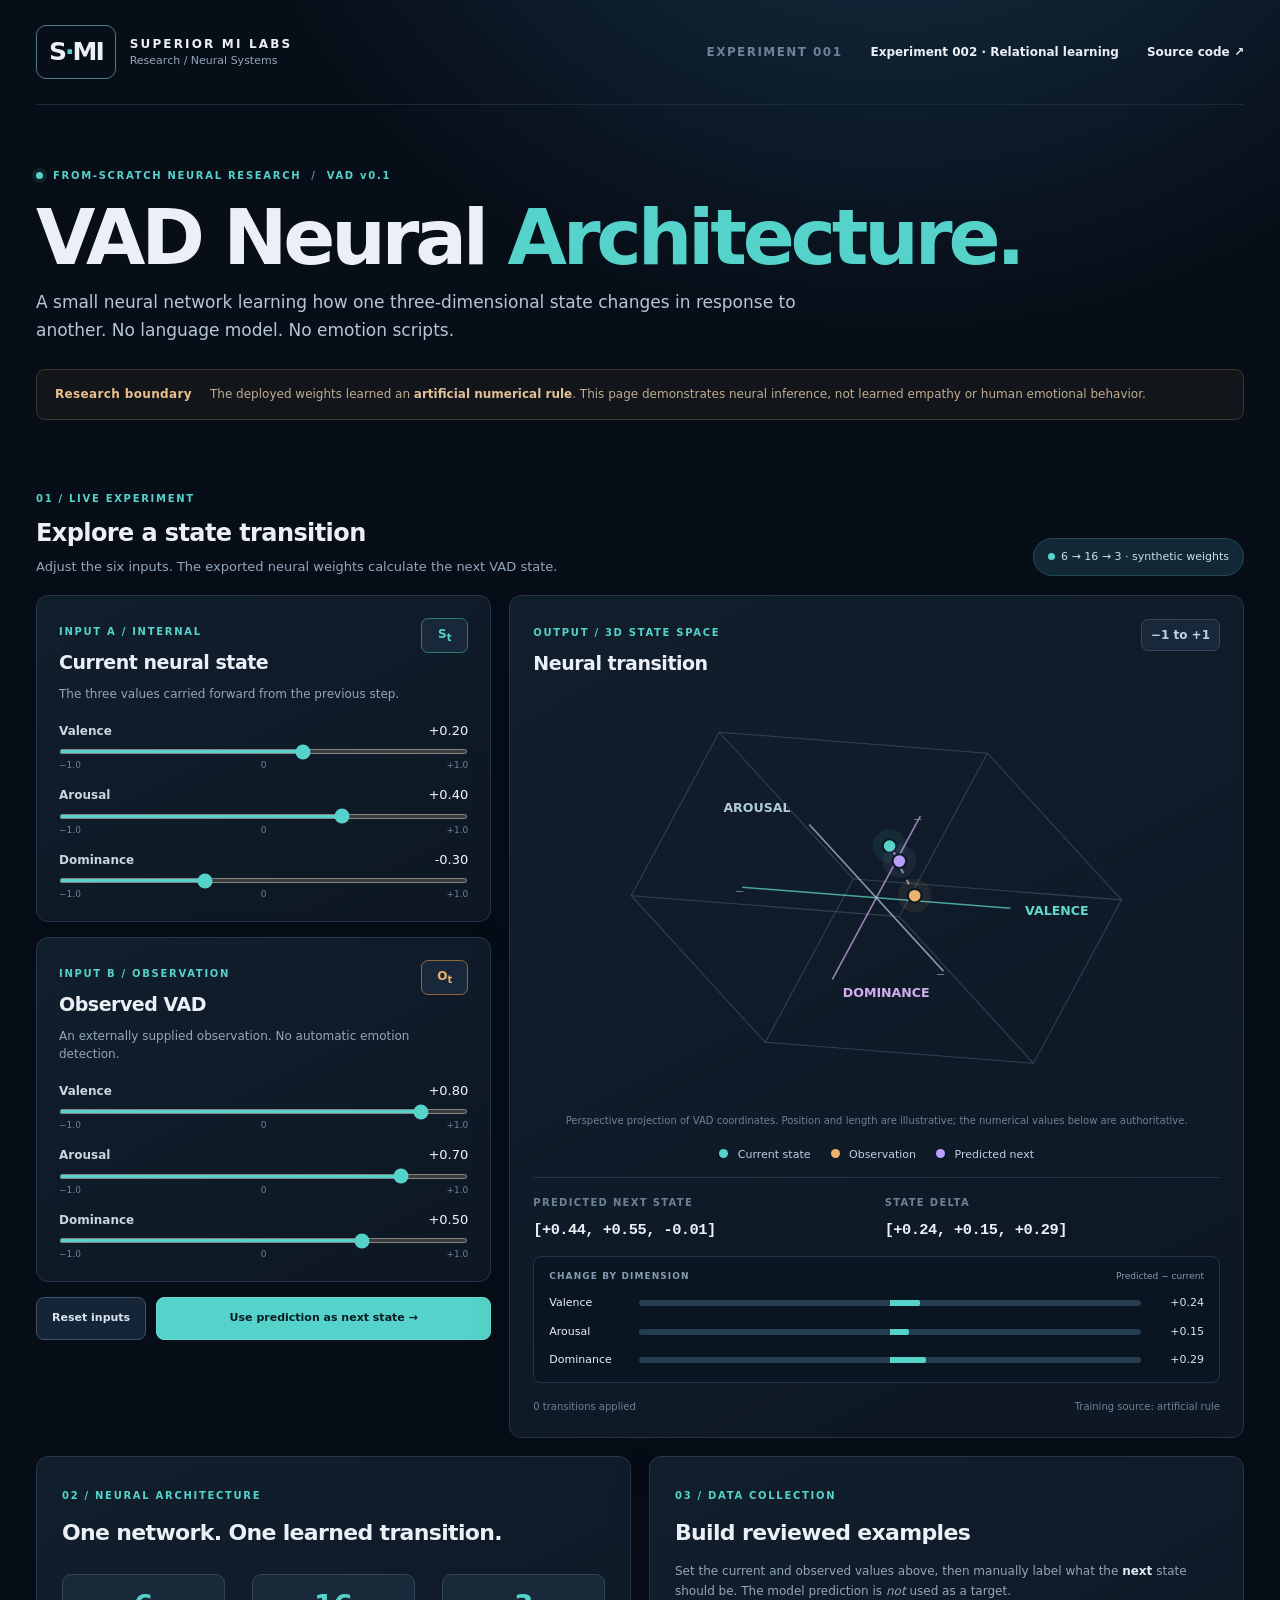
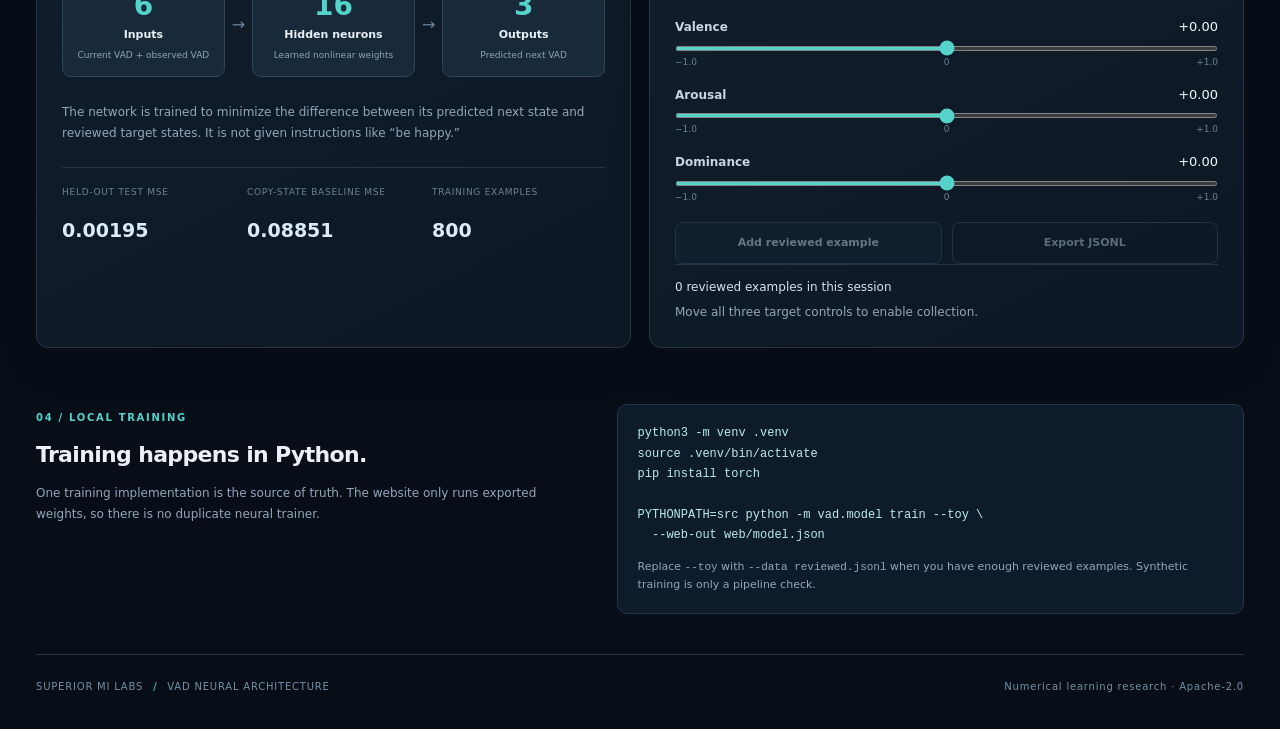
==== commit 442bf40e: "Publish relational learning research pilot and dataset validation" ====
--- a/web/index.html
+++ b/web/index.html
@@ -18,6 +18,7 @@
     </a>
     <nav aria-label="Site navigation">
       <span class="nav-label">EXPERIMENT 001</span>
+      <a href="./relational/">Experiment 002 · Relational learning</a>
       <a href="https://github.com/Superior-MI-Labs/Superior-MI-Affective-Conditioning" target="_blank" rel="noopener noreferrer">Source code <span aria-hidden="true">↗</span></a>
     </nav>
   </header>
